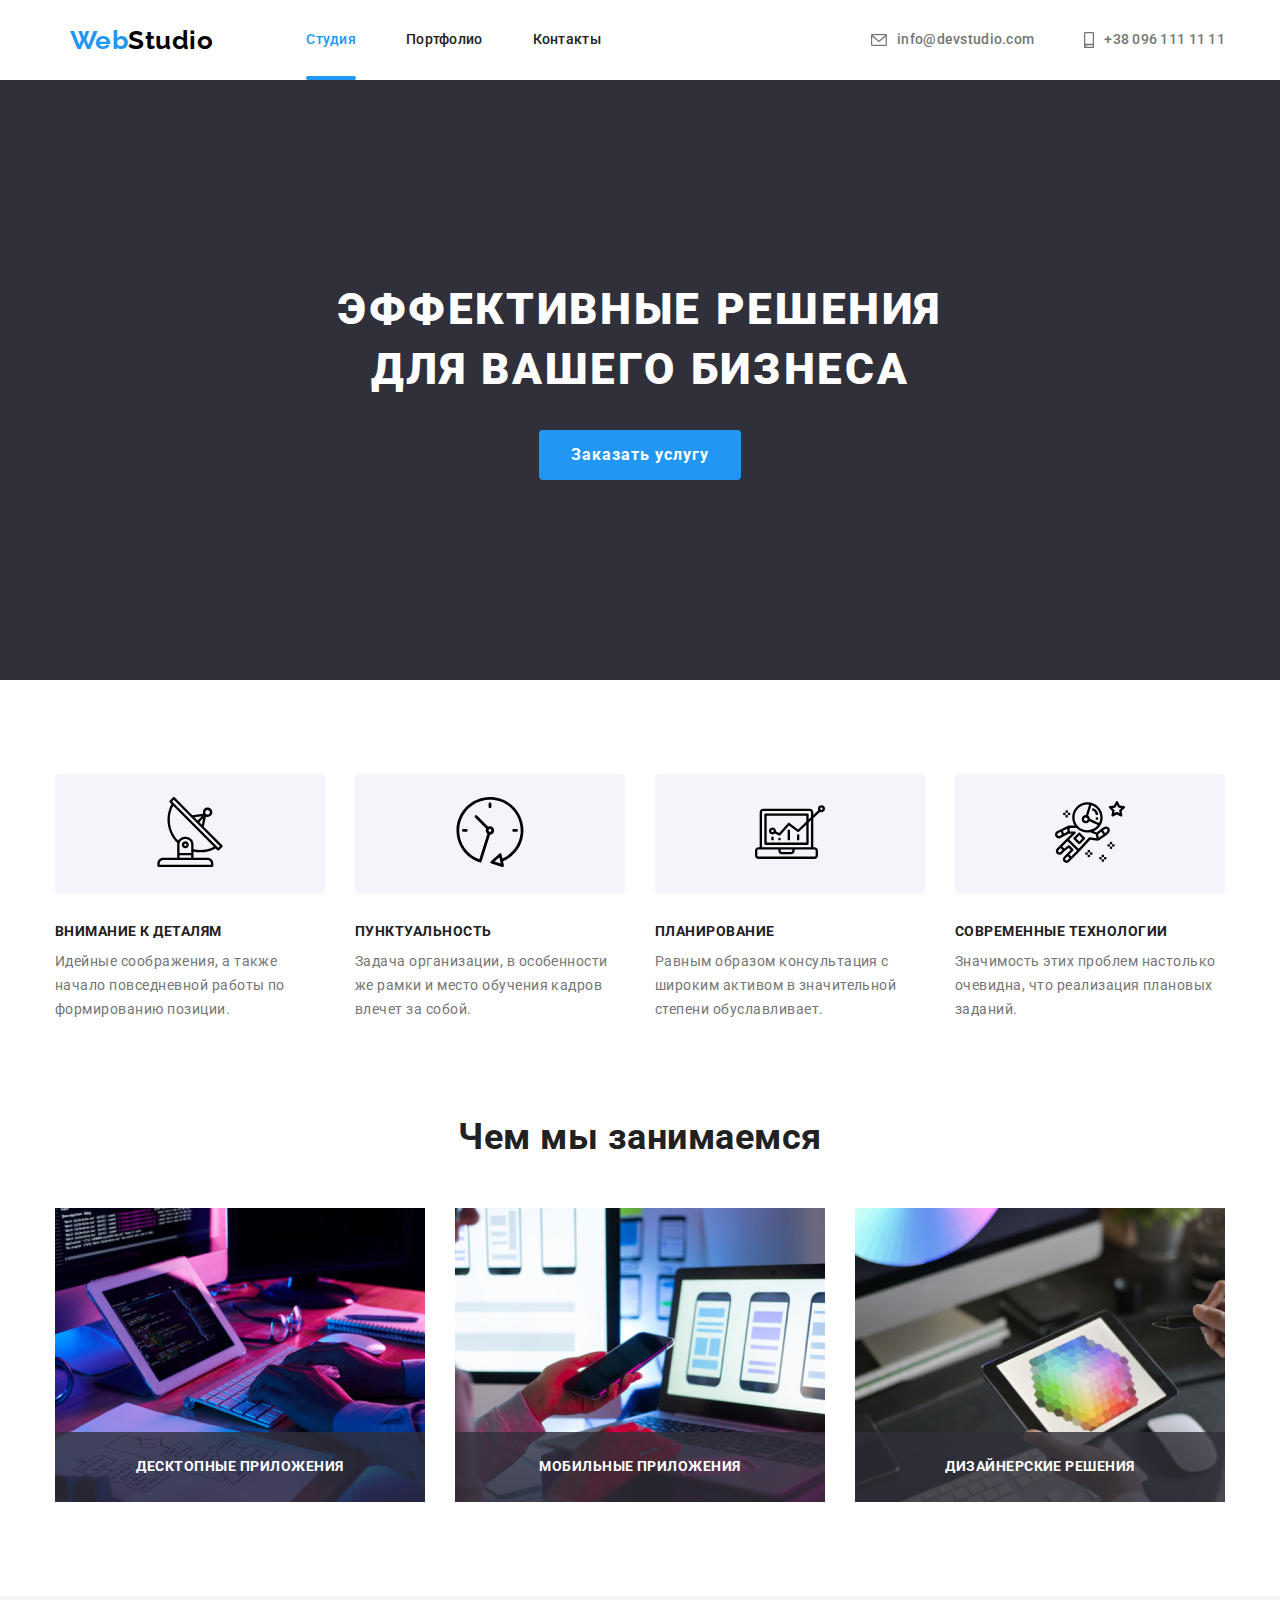
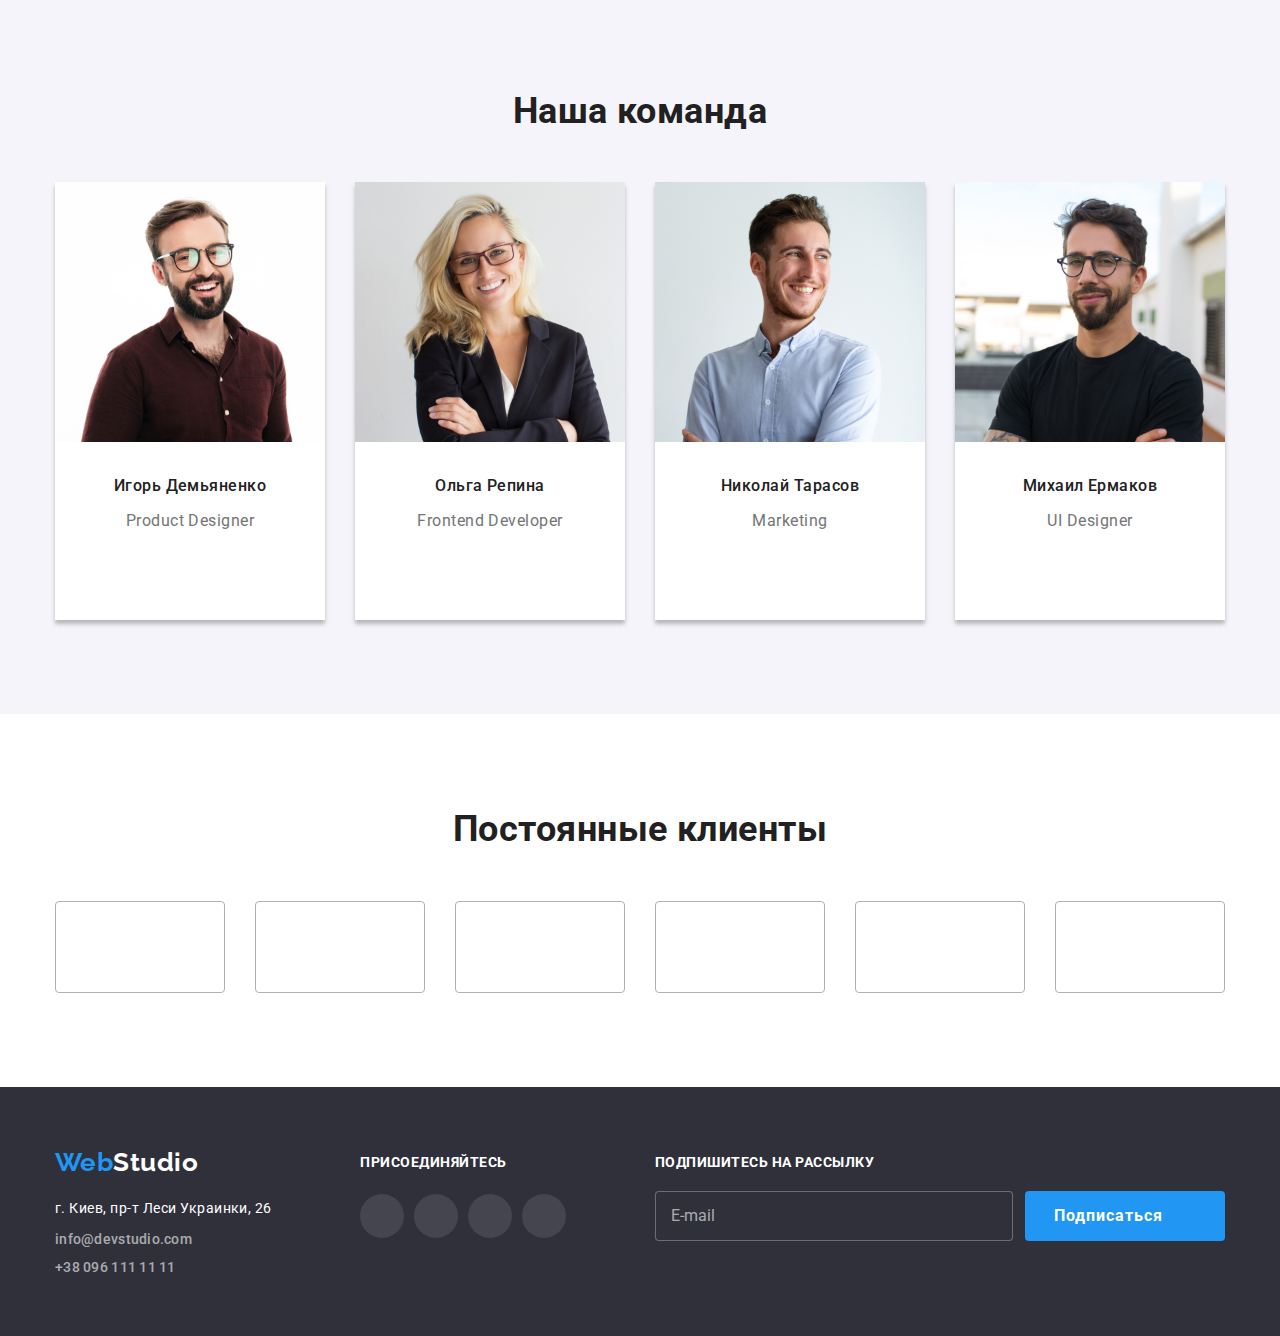
==== index.html @ 2ca80908 "commit 1" ====
<!DOCTYPE html>
<html lang="ru">

<head>
  <meta charset="UTF-8" />
  <meta http-equiv="X-UA-Compatible" content="IE=edge" />
  <meta name="viewport" content="width=device-width, initial-scale=1.0" />
  <title>Portfolio</title>
  <link href="https://fonts.googleapis.com/css2?family=Raleway:wght@700&family=Roboto:wght@400;500;700;900&display=swap"
    rel="stylesheet" />
  <link rel="stylesheet"
    href="https://cdnjs.cloudflare.com/ajax/libs/modern-normalize/1.0.0/modern-normalize.min.css" />
  <link rel="stylesheet" href="./css/styles.css" />
</head>

<body>
  <header>
    <div class="header-line">
      <div class="page-header container">
        <!--main navigation-->
        <nav class="container main-nav">
          <a class="logo" href="./index.html"><span class="logo-first">Web</span><span
              class="logo-second-header">Studio</span>
          </a>
          <ul class="site-nav list">
            <li class="item"><a href="" class="link current">Студия</a></li>
            <li class="item"><a href="./portfolio.html">Портфолио</a></li>
            <li class="item"><a href="">Контакты</a></li>
          </ul>
        </nav>
        <!--contact information-->
        <ul class="container contacts list">
          <li class="contact-info">
            <a class="address-link" href="mailto:info@devstudio.com">
              <svg class="address-icon">
                <use href="./image/photo-icons/sprite.svg#icon-envelope-hover"></use>
              </svg>
              info@devstudio.com</a>
          </li>
          <li class="contact-info">
            <a class="address-link" href="tel:+380961111111">
              <svg class="address-icon-2">
                <use href="./image/photo-icons/sprite.svg#icon-smartphone"></use>
              </svg>
              +38 096 111 11 11</a>
          </li>
        </ul>
      </div>
    </div>
  </header>
  <main>
    <!--hero-->
    <section class="hero-section">
      <h1 class="hero-title">
        Эффективные решения <br />
        для вашего бизнеса
      </h1>
      <button data-modal-open type="button" class="button primary button-close-imput">
        Заказать услугу
      </button>
    </section>
    <!--necessary skills-->
    <section class="section">
      <div class="container">
        <h2 class="section-title visually-hidden">Необходимые навыки</h2>
        <ul class="skills list">
          <li class="skills-item">
            <div class="skills-item-img">
              <a href="" class="" target="_blank" rel="noopener noreferrer">
                <svg class="skills-item-svg" width="70" height="70">
                  <use href="./image/photo-icons/sprite.svg#icon-antenna-1"></use>
                </svg>
              </a>
            </div>
            <h3 class="title">Внимание к деталям</h3>
            <p class="necessary-skills">
              Идейные соображения, а также начало повседневной работы по
              формированию позиции.
            </p>
          </li>
          <li class="skills-item">
            <div class="skills-item-img">
              <a href="" class="" target="_blank" rel="noopener noreferrer">
                <svg class="skills-item-svg" width="70" height="70">
                  <use href="./image/photo-icons/sprite.svg#icon-clock-1"></use>
                </svg>
              </a>
            </div>
            <h3 class="title">Пунктуальность</h3>
            <p class="necessary-skills">
              Задача организации, в особенности же рамки и место обучения
              кадров влечет за собой.
            </p>
          </li>
          <li class="skills-item">
            <div class="skills-item-img">
              <a href="" class="" target="_blank" rel="noopener noreferrer">
                <svg class="skills-item-svg" width="70" height="70">
                  <use href="./image/photo-icons/sprite.svg#icon-diagram-1"></use>
                </svg>
              </a>
            </div>
            <h3 class="title">Планирование</h3>
            <p class="necessary-skills">
              Равным образом консультация с широким активом в значительной
              степени обуславливает.
            </p>
          </li>
          <li class="skills-item">
            <div class="skills-item-img">
              <a href="" class="" target="_blank" rel="noopener noreferrer">
                <svg class="skills-item-svg" width="70" height="70">
                  <use href="./image/photo-icons/sprite.svg#icon-astronaut-1"></use>
                </svg>
              </a>
            </div>
            <h3 class="title">Современные технологии</h3>
            <p class="necessary-skills">
              Значимость этих проблем настолько очевидна, что реализация
              плановых заданий.
            </p>
          </li>
        </ul>
      </div>
    </section>
    <!--main employments-->
    <section class="section-employments">
      <div class="container">
        <h2 class="section-title">Чем мы занимаемся</h2>
        <ul class="employments list">
          <li class="employments-item">
            <img src="./image/studia/photo1.img.jpg" alt="Иллюстрация верстки" width="370" />
            <div class="employments-about">
              <p class="employments-about-text">Десктопные приложения</p>
            </div>
          </li>
          <li class="employments-item">
            <img src="./image/studia/photo2.img.jpg" alt="Иллюстрация мобильного приложения" width="370" />
            <div class="employments-about">
              <p class="employments-about-text">Мобильные приложения</p>
            </div>
          </li>
          <li class="employments-item">
            <img src="./image/studia/photo3.img.jpg" alt="Иллюстрация применения стилей" width="370" />
            <div class="employments-about">
              <p class="employments-about-text">Дизайнерские решения</p>
            </div>
          </li>
        </ul>
      </div>
    </section>
    <!--our team-->
    <section class="section team">
      <div class="container">
        <h2 class="section-title">Наша команда</h2>
        <ul class="team list">
          <li class="team-item">
            <img src="./image/studia/photo4.img.jpg" alt="" width="270" />
            <div class="team-text">
              <h3 class="list-title">Игорь Демьяненко</h3>
              <p class="team-about">Product Designer</p>
              <ul class="social-icons list">
                <li class="social-icons-item">
                  <a href="" class="social-icons-link" target="_blank" rel="noopener noreferrer">
                    <svg class="social-icons-svg">
                      <use href="./images/icons/sprite.svg#icon-instagram-2"></use>
                    </svg>
                  </a>
                </li>
                <li class="social-icons-item">
                  <a href="" class="social-icons-link" target="_blank" rel="noopener noreferrer">
                    <svg class="social-icons-svg">
                      <use href="./images/icons/sprite.svg#icon-twitte-1r"></use>
                    </svg>
                  </a>
                </li>
                <li class="social-icons-item">
                  <a href="" class="social-icons-link" target="_blank" rel="noopener noreferrer">
                    <svg class="social-icons-svg">
                      <use href="./images/icons/sprite.svg#icon-facebook-1"></use>
                    </svg>
                  </a>
                </li>
                <li class="social-icons-item">
                  <a href="" class="social-icons-link" target="_blank" rel="noopener noreferrer">
                    <svg class="social-icons-svg">
                      <use href="./images/icons/sprite.svg#icon-linkedin-1"></use>
                    </svg>
                  </a>
                </li>
              </ul>
            </div>
          </li>
          <li class="team-item">
            <img src="./image/studia/photo5.img.jpg" alt="" width="270" />
            <div class="team-text">
              <h3 class="list-title">Ольга Репина</h3>
              <p class="team-about">Frontend Developer</p>
              <ul class="social-icons list">
                <li class="social-icons-item">
                  <a href="" class="social-icons-link" target="_blank" rel="noopener noreferrer">
                    <svg class="social-icons-svg">
                      <use href="./images/icons/sprite.svg#icon-instagram-2"></use>
                    </svg>
                  </a>
                </li>
                <li class="social-icons-item">
                  <a href="" class="social-icons-link" target="_blank" rel="noopener noreferrer">
                    <svg class="social-icons-svg">
                      <use href="./images/icons/sprite.svg#icon-twitter-1"></use>
                    </svg>
                  </a>
                </li>
                <li class="social-icons-item">
                  <a href="" class="social-icons-link" target="_blank" rel="noopener noreferrer">
                    <svg class="social-icons-svg">
                      <use href="./images/icons/sprite.svg#icon-facebook-1"></use>
                    </svg>
                  </a>
                </li>
                <li class="social-icons-item">
                  <a href="" class="social-icons-link" target="_blank" rel="noopener noreferrer">
                    <svg class="social-icons-svg">
                      <use href="./images/icons/sprite.svg#icon-linkedin-1"></use>
                    </svg>
                  </a>
                </li>
              </ul>
            </div>
          </li>
          <li class="team-item">
            <img src="./image/studia/photo6.img.jpg" alt="" width="270" />
            <div class="team-text">
              <h3 class="list-title">Николай Тарасов</h3>
              <p class="team-about">Marketing</p>
              <ul class="social-icons list">
                <li class="social-icons-item">
                  <a href="" class="social-icons-link" target="_blank" rel="noopener noreferrer">
                    <svg class="social-icons-svg">
                      <use href="./images/icons/sprite.svg#icon-instagram-2"></use>
                    </svg>
                  </a>
                </li>
                <li class="social-icons-item">
                  <a href="" class="social-icons-link" target="_blank" rel="noopener noreferrer">
                    <svg class="social-icons-svg">
                      <use href="./images/icons/sprite.svg#icon-twitter-1"></use>
                    </svg>
                  </a>
                </li>
                <li class="social-icons-item">
                  <a href="" class="social-icons-link" target="_blank" rel="noopener noreferrer">
                    <svg class="social-icons-svg">
                      <use href="./images/icons/sprite.svg#icon-facebook-1"></use>
                    </svg>
                  </a>
                </li>
                <li class="social-icons-item">
                  <a href="" class="social-icons-link" target="_blank" rel="noopener noreferrer">
                    <svg class="social-icons-svg">
                      <use href="./images/icons/sprite.svg#icon-linkedin-1"></use>
                    </svg>
                  </a>
                </li>
              </ul>
            </div>
          </li>
          <li class="team-item">
            <img src="./image/studia/photo7.img.jpg" alt="" width="270" />
            <div class="team-text">
              <h3 class="list-title">Михаил Ермаков</h3>
              <p class="team-about">UI Designer</p>
              <ul class="social-icons list">
                <li class="social-icons-item">
                  <a href="" class="social-icons-link" target="_blank" rel="noopener noreferrer">
                    <svg class="social-icons-svg">
                      <use href="./images/icons/sprite.svg#icon-instagram-2"></use>
                    </svg>
                  </a>
                </li>
                <li class="social-icons-item">
                  <a href="" class="social-icons-link" target="_blank" rel="noopener noreferrer">
                    <svg class="social-icons-svg">
                      <use href="./images/icons/sprite.svg#icon-twitter-1"></use>
                    </svg>
                  </a>
                </li>
                <li class="social-icons-item">
                  <a href="" class="social-icons-link" target="_blank" rel="noopener noreferrer">
                    <svg class="social-icons-svg">
                      <use href="./images/icons/sprite.svg#icon-facebook-1"></use>
                    </svg>
                  </a>
                </li>
                <li class="social-icons-item">
                  <a href="" class="social-icons-link" target="_blank" rel="noopener noreferrer">
                    <svg class="social-icons-svg">
                      <use href="./images/icons/sprite.svg#icon-linkedin-1"></use>
                    </svg>
                  </a>
                </li>
              </ul>
            </div>
          </li>
        </ul>
      </div>
      <!---->
    </section>
    <!--our clients-->
    <section class="section">
      <div class="container">
        <h2 class="section-title">Постоянные клиенты</h2>
        <ul class="our-clients list">
          <li class="our-clients-item">
            <a href="" class="our-clients-position">
              <svg class="our-clients-svg">
                <use href="./images/icons/sprite.svg#icon-Logo-1"></use>
              </svg>
            </a>
          </li>
          <li class="our-clients-item">
            <a href="" class="our-clients-position">
              <svg class="our-clients-svg">
                <use href="./images/icons/sprite.svg#icon-Logo-2"></use>
              </svg>
            </a>
          </li>
          <li class="our-clients-item">
            <a href="" class="our-clients-position">
              <svg class="our-clients-svg">
                <use href="./images/icons/sprite.svg#icon-Logo-3"></use>
              </svg>
            </a>
          </li>
          <li class="our-clients-item">
            <a href="" class="our-clients-position">
              <svg class="our-clients-svg">
                <use href="./images/icons/sprite.svg#icon-Logo-4"></use>
              </svg>
            </a>
          </li>
          <li class="our-clients-item">
            <a href="" class="our-clients-position">
              <svg class="our-clients-svg">
                <use href="./images/icons/sprite.svg#icon-Logo-5"></use>
              </svg>
            </a>
          </li>
          <li class="our-clients-item">
            <a href="" class="our-clients-position">
              <svg class="our-clients-svg">
                <use href="./images/icons/sprite.svg#icon-Logo"></use>
              </svg>
            </a>
          </li>
        </ul>
      </div>
    </section>
  </main>
  <footer class="footer">
    <div class="footer-line">
      <div class="footer-address">
        <a class="footer-logo" href="./index.html"><span class="logo-first">Web</span><span
            class="logo-second-footer">Studio</span></a>
        <!--contacts-->
        <address class="address">
          <p class="address-text">г. Киев, пр-т Леси Украинки, 26</p>
          <ul class="list address-item">
            <li class="address-item">
              <a href="mailto:info@devstudio.com">info@devstudio.com</a>
            </li>
            <li class="address-item">
              <a href="tel:+380961111111">+38 096 111 11 11</a>
            </li>
          </ul>
        </address>
      </div>
      <div class="footer-social-icons">
        <h3 class="title-icons">ПРИСОЕДИНЯЙТЕСЬ</h3>
        <ul class="social-icons list">
          <li class="social-icons-item">
            <a href="" class="footer-social-icons-link" target="_blank" rel="noopener noreferrer">
              <svg class="footer-social-icons-svg">
                <use href="./images/icons/sprite.svg#icon-instagram-2"></use>
              </svg>
            </a>
          </li>
          <li class="social-icons-item">
            <a href="" class="footer-social-icons-link" target="_blank" rel="noopener noreferrer">
              <svg class="footer-social-icons-svg">
                <use href="./images/icons/sprite.svg#icon-twitter-1"></use>
              </svg>
            </a>
          </li>
          <li class="social-icons-item">
            <a href="" class="footer-social-icons-link" target="_blank" rel="noopener noreferrer">
              <svg class="footer-social-icons-svg">
                <use href="./images/icons/sprite.svg#icon-facebook-1"></use>
              </svg>
            </a>
          </li>
          <li class="social-icons-item">
            <a href="" class="footer-social-icons-link" target="_blank" rel="noopener noreferrer">
              <svg class="footer-social-icons-svg">
                <use href="./images/icons/sprite.svg#icon-linkedin-1"></use>
              </svg>
            </a>
          </li>
        </ul>
      </div>
      <div class="form-footer">
        <form autocomplete="off">
          <h3 class="form-title-footer">Подпишитесь на рассылку</h3>
          <div class="form-field-footer">
            <label class="label" for="name"></label>
            <input type="text" name="user-name" id="name" placeholder="E-mail" />
            <button class="button-footer" type="submit">
              <span class="button-submit-text">Подписаться</span>
              <span class="button-submit-svg">
                <svg class="button-send-svg" width="24" height="24">
                  <use href="./images/icons/sprite.svg#icon-icon-send"></use>
                </svg>
              </span>
            </button>
          </div>
        </form>
      </div>
    </div>
  </footer>
  <div class="backdrop is-hidden" data-modal>
    <div class="modal">
      <button data-modal-close type="button" class="button-close">
        <svg class="button-close-svg" width="11" height="11">
          <use href="./images/icons/sprite.svg#icon-Vector"></use>
        </svg>
      </button>
      <form class="form" autocomplete="off">
        <div class="form-information">
          <h2 class="form-title">Оставьте свои данные, мы вам перезвоним</h2>
          <div class="form-field">
            <label class="label" for="name">Имя</label>
            <input class="form-input" type="text" name="user-name" id="user-name" placeholder=" " />
            <svg class="form-icon-svg" width="18" height="18">
              <use href="./images/icons/sprite.svg#icon-person-black"></use>
            </svg>
          </div>
          <div class="form-field">
            <label class="label" for="tel">Телефон</label>
            <input class="form-input" type="tel" name="tel" id="tel" />
            <svg class="form-icon-svg" width="18" height="18">
              <use href="./images/icons/sprite.svg#icon-phone-black"></use>
            </svg>
          </div>
          <div class="form-field">
            <label class="label" for="mail">Почта</label>
            <input class="form-input" type="email" name="mail" id="mail" />
            <svg class="form-icon-svg" width="18" height="18">
              <use href="./images/icons/sprite.svg#icon-email-black"></use>
            </svg>
          </div>
          <div class="form-field">
            <label class="label" for="comment">Комментарий</label>
            <textarea class="textarea" name="comment" id="comment" rows="10" placeholder="Введите текст"></textarea>
          </div>
        </div>
        <div class="form-field-confirm">
          <div class="form-checkbox">
            <input class="checkbox" type="checkbox" name="topic" value="confirm" id="confirm" />
            <label class="label-confirm" for="confirm">Соглашаюсь с рассылкой и принимаю
              <a href="a" class="checkbox-link">Условия договора</a></label>
          </div>
          <div class="button-modal-submit">
            <button class="button-modal" type="submit">Отправить</button>
          </div>
        </div>
      </form>
    </div>
  </div>
  <script src="./js/modal.js"></script>
</body>

</html>
---- css/styles.css ----
:root {
  --title-text-color: #212121;
  --primary-text-color: #757575;
  --accent-color: #2196f3;
  --primary-white-color: #fff;
  --primary-black-color: #000;
  --primary-background-color: #2f303a;
  --secondary-backgound: #f5f4fa;
}
html {
  box-sizing: border-box;
}
*,
*::before,
*::after {
  box-sizing: inherit;
}

body {
  color: var(--primary-text-color);
  font-family: Roboto, sans-serif;
  letter-spacing: 0.03em;
}
.visually-hidden {
  position: absolute !important;
  clip: rect(1px 1px 1px 1px);
  clip: rect(1px 1px 1px 1px);
  padding: 0 !important;
  border: 0 !important;
  height: 1px !important;
  width: 1px !important;
  overflow: hidden;
}
.container {
  width: 1200px;
  padding-left: 15px;
  padding-right: 15px;
  margin-left: auto;
  margin-right: auto;
}
/* Утилит */
.list {
  padding: 0;
  margin: 0;
  list-style: none;
}
/* logo */
.logo {
  display: block;
  font-family: Raleway, cursive;
  font-weight: 700;
  font-size: 26px;
  line-height: 1.19;
  text-decoration: none;
}
.logo-first {
  color: var(--accent-color);
}
.logo-second-header {
  color: var(--primary-black-color);
}
.logo-second-footer {
  color: var(--primary-white-color);
}
/* page header */
.header-line {
  background-color: var(--primary-white-color);
}
.page-header {
  display: flex;
  background-color: var(--primary-white-color);
}

.page-header .container {
  display: flex;
  align-items: center;
  justify-content: flex-end;
}
.main-nav {
  display: flex;
  justify-content: flex-start;
}

/* site nav */
.site-nav {
  display: flex;
  margin-left: 93px;
  margin-right: 33px;
}
.site-nav .item:not(:last-child) {
  margin-right: 50px;
}
.site-nav a {
  display: block;
  padding-top: 32px;
  padding-bottom: 32px;
  color: var(--title-text-color);
  font-style: normal;
  font-weight: 500;
  font-size: 14px;
  line-height: 1.14;
  letter-spacing: 0.02em;
  text-decoration: none;
  transition: color 250ms cubic-bezier(0.4, 0, 0.2, 1);
}
.site-nav a:hover,
.site-nav a:focus {
  color: var(--accent-color);
}
.site-nav.list.address > a {
  margin-bottom: 9px;
}
.site-nav .link.current {
  color: var(--accent-color);
}
.link.current {
  position: relative;
}
.link.current::after {
  content: "";
  position: absolute;
  bottom: 0;
  left: 0;
  display: block;
  width: 100%;
  height: 4px;
  background-color: var(--accent-color);
  border-radius: 2px;
}
.contacts {
  display: flex;
}
.address-link {
  display: flex;
  padding-top: 32px;
  padding-bottom: 32px;
  color: var(--primary-text-color);
  font-weight: 500;
  font-size: 14px;
  line-height: 1.14;
  letter-spacing: 0.02em;
  text-decoration: none;
  align-items: center;
  justify-content: center;
}
.contacts a {
  transition: color 250ms cubic-bezier(0.4, 0, 0.2, 1);
}
.contacts a:hover,
.contacts a:focus {
  color: var(--accent-color);
}
.contact-info:not(:last-child) {
  margin-right: 50px;
}
.address-icon {
  width: 16px;
  height: 12px;
  margin-right: 10px;
  fill: rgba(117, 117, 117, 1);
  stroke: currentColor;
}
.address-icon-2 {
  width: 10px;
  height: 16px;
  margin-right: 10px;
  fill: rgba(117, 117, 117, 1);
  stroke: currentColor;
}
.main {
  border-top: 1px solid rgba(236, 236, 236, 1);
}
/* hero */
.hero-section {
  max-width: 1600px;
  height: 600px;
  margin-right: auto;
  margin-left: auto;
  padding-top: 200px;
  padding-bottom: 200px;
  background-image: linear-gradient(
      to right,
      rgba(47, 48, 58, 0.4),
      rgba(47, 48, 58, 0.4)
    ),
    url(../images/main-page/Img-hero.jpg);
  background-color: var(--primary-background-color);
  background-size: cover;
  text-align: center;
}
.hero-title {
  margin-top: 0;
  margin-bottom: 30px;
  color: var(--primary-white-color);
  font-weight: 900;
  font-size: 44px;
  line-height: 1.36;
  letter-spacing: 0.06em;
  text-transform: uppercase;
}
/* button */
.button {
  border-radius: 4px;
  padding: 10px 32px;
  color: var(--primary-white-color);
  background-color: var(--accent-color);
  font-family: Roboto;
  font-weight: 700;
  font-size: 16px;
  line-height: 1.87;
  letter-spacing: 0.06em;
  cursor: pointer;
  border: none;
}
.button-close-imput {
  position: relative;
}
.button-close {
  position: absolute;
  top: 8px;
  right: 8px;
  display: flex;
  align-items: center;
  justify-content: center;
  box-sizing: border-box;
  border: 1px solid rgba(0, 0, 0, 0.1);
  border-radius: 50%;
  width: 30px;
  height: 30px;
  background-color: var(--primary-white-color);
}
.button-close-svg {
  fill: var(--primary-black-color);
  cursor: pointer;
}
.button-close:hover .button-close-svg,
.button-close:focus .button-close-svg {
  fill: var(--accent-color);
}

.button.primary {
  color: var(--primary-white-color);
  background-color: var(--accent-color);
  border-color: var(--accent-color);
}
.button-footer {
  color: var(--primary-white-color);
  background-color: var(--accent-color);
  border-color: var(--accent-color);
  width: 200px;
  border-radius: 4px;
  padding: 10px 29px;
  font-family: Roboto;
  font-weight: 700;
  font-size: 16px;
  line-height: 1.87;
  letter-spacing: 0.06em;
  cursor: pointer;
  border: none;
}
.button-send-svg {
  fill: var(--primary-white-color);
}
.button-submit-text {
  margin-right: 10px;
}
.button-submit-svg {
  display: flex;
  margin: 0;
  padding-top: auto;
  padding-bottom: auto;
}
.form-field-footer > button {
  display: flex;
}
.button.filter {
  padding: 6px 22px;
  background-color: var(--secondary-backgound);
  color: var(--title-text-color);
  font-weight: 500;
  font-size: 16px;
  line-height: 1.62;
  font-family: Roboto;
  transition: background-color 250ms cubic-bezier(0.4, 0, 0.2, 1);
}
.button.filter:hover,
.button.filter:focus {
  background-color: var(--accent-color);
  color: var(--primary-white-color);
  border-color: var(--accent-color);
  box-shadow: 0px 2px 2px 0px rgba(0, 0, 0, 0.12);
  box-shadow: 0px 1px 2px 0px rgba(0, 0, 0, 0.08);
  box-shadow: 0px 3px 1px 0px rgba(0, 0, 0, 0.1);
}
/* section */
.section {
  padding-top: 94px;
  padding-bottom: 94px;
  justify-content: center;
}
.section-employments {
  padding-top: 0;
  padding-bottom: 94px;
}
.section.team {
  padding-top: 94px;
  padding-bottom: 94px;
  margin-bottom: 0;
  background-color: var(--secondary-backgound);
}
.title {
  margin-top: 0;
  margin-bottom: 10px;
}
.section-title {
  margin-top: 0;
  color: var(--title-text-color);
  font-weight: 700;
  font-size: 36px;
  line-height: 1.17;
  text-align: center;
  margin-bottom: 50px;
}
/* skills */
.skills .title {
  color: var(--title-text-color);
  font-weight: 700;
  font-size: 14px;
  line-height: 1.14;
  text-transform: uppercase;
}
.necessary-skills {
  font-size: 14px;
  line-height: 1.71;
}
.skills {
  display: flex;
}
.skills p {
  margin-top: 0;
  margin-bottom: 0;
}
.skills-item {
  width: 270px;
}
.skills-item:not(:last-child) {
  margin-right: 30px;
}
.skills-item-img {
  display: flex;
  justify-content: center;
  align-items: center;
  width: 270px;
  height: 120px;
  margin-bottom: 30px;
  background-color: var(--secondary-backgound);
  border-radius: 4px;
}
.skills-item-svg {
  color: var(--title-text-color);
}
/* emplouments*/
.employments {
  display: flex;
  justify-content: center;
}
.employments-item:not(:last-child) {
  margin-right: 30px;
  width: 370px;
}
.employments-item {
  display: flex;
  position: relative;
}
.employments-about {
  display: flex;
  justify-content: center;
  align-items: center;
  position: absolute;
  bottom: 0;
  left: 0;
  width: 100%;
  height: 70px;
  background: rgba(47, 48, 58, 0.8);
}
.employments-about-text {
  font-weight: bold;
  font-size: 14px;
  line-height: 1.14;
  text-align: center;
  text-transform: uppercase;
  color: var(--primary-white-color);
}
/* team */
.team-about {
  margin-bottom: 16px;
  font-size: 16px;
  line-height: 1.19;
}
.list-title {
  margin-top: 0;
  color: var(--title-text-color);
  font-weight: 500;
  font-size: 16px;
  line-height: 1.19;
}
.team .list {
  display: flex;
  justify-content: center;
}
.team-item:not(:last-child) {
  margin-right: 30px;
}
.team-item {
  background-color: var(--primary-white-color);
  box-shadow: 0px 4px 4px 0px rgba(0, 0, 0, 0.25);
}
.team-text {
  padding: 30px;
  text-align: center;
}
.social-icons {
  display: inline-flex;
}
.social-icons-item:not(:last-child) {
  margin-right: 10px;
}
.social-icons-link {
  display: flex;
  align-items: center;
  justify-content: center;
  width: 44px;
  height: 44px;
  border-radius: 50%;
  background-color: var(--primary-white-color);
  transition: background-color 250ms cubic-bezier(0.4, 0, 0.2, 1);
}
.social-icons-link:hover .social-icons-svg,
.social-icons-link:focus .social-icons-svg {
  width: 20px;
  height: 20px;
  fill: rgba(255, 255, 255, 1);
  background: rgba(33, 150, 243, 1);
}
.social-icons-link:hover,
.social-icons-link:focus {
  width: 44px;
  height: 44px;
  border-radius: 50%;
  background: rgba(33, 150, 243, 1);
}
.social-icons-link .social-icons-svg {
  transition: transform 250ms cubic-bezier(0.4, 0, 0.2, 1);
}
.social-icons-svg {
  width: 20px;
  height: 20px;
  fill: #afb1b8;
}
/* our clients */
.our-clients {
  display: flex;
  align-items: center;
  justify-content: center;
}
.our-clients-item {
  width: 170px;
  height: 92px;
  border: 1px solid #afb1b8;
  border-radius: 4px;
}
.our-clients-position {
  display: flex;
  justify-content: center;
  align-items: center;
  width: 170px;
  height: 92px;
  transition: transform 250ms cubic-bezier(0.4, 0, 0.2, 1);
}
.our-clients-svg {
  width: 106px;
  height: 60px;
  fill: rgba(175, 177, 184, 1);
  transition: fill 250ms cubic-bezier(0.4, 0, 0.2, 1);
}
.our-clients-item:not(:last-child) {
  margin-right: 30px;
}
.our-clients-position:hover .our-clients-svg,
.our-clients-position:focus .our-clients-svg {
  fill: rgba(33, 150, 243, 1);
}
.our-clients-position:hover {
  border: 1px solid rgba(33, 150, 243, 1);
  border-radius: 4px;
}
/* footer nav */
.footer-logo {
  display: block;
  margin-bottom: 20px;
  font-family: Raleway, cursive;
  font-weight: 700;
  font-size: 26px;
  line-height: 1.19;
  text-decoration: none;
}
.address-text {
  color: var(--primary-white-color);
  font-style: normal;
  margin-top: 20px;
  margin-bottom: 9px;
  font-family: Roboto;
  font-size: 14px;
  line-height: 1.7;
}
.address a {
  padding-top: 0;
  padding-bottom: 0pt;
  margin-left: 0;
  color: rgba(255, 255, 255, 0.6);
  font-style: normal;
  font-weight: 500;
  font-size: 14px;
  line-height: 1.14;
  letter-spacing: 0.02em;
  text-decoration: none;
  transition: color 250ms cubic-bezier(0.4, 0, 0.2, 1);
}
.address-item:not(:last-child) {
  margin-bottom: 9px;
}
.address a:hover,
.address a:focus {
  color: var(--accent-color);
}
.footer {
  background-color: var(--primary-background-color);
}
.footer-line {
  width: 1200px;
  padding-left: 15px;
  padding-right: 15px;
  padding-top: 60px;
  padding-bottom: 60px;
  margin-right: auto;
  margin-left: auto;
  display: flex;
  justify-content: space-between;
}
.title-icons {
  margin-top: 0;
  margin-bottom: 20px;
  padding-top: 8px;
  padding-bottom: 3px;
  font-weight: bold;
  font-size: 14px;
  line-height: 1.14;
  text-transform: uppercase;
  color: var(--primary-white-color);
}
.footer-social-icons-svg {
  width: 20px;
  height: 20px;
  fill: var(--primary-white-color);
}
.footer-social-icons-link {
  display: flex;
  align-items: center;
  justify-content: center;
  width: 44px;
  height: 44px;
  border-radius: 50%;
  background-color: rgba(255, 255, 255, 0.1);
  transition: background-color 250ms cubic-bezier(0.4, 0, 0.2, 1);
}
.footer-social-icons-link .footer-social-icons-svg {
  transition: background-color 250ms cubic-bezier(0.4, 0, 0.2, 1);
}
.footer-social-icons-link:hover .footer-social-icons-svg,
.footer-social-icons-link:focus .footer-social-icons-svg {
  width: 20px;
  height: 20px;
  fill: rgba(255, 255, 255, 1);
  background-color: rgba(33, 150, 243, 1);
}
.footer-social-icons-link:hover,
.footer-social-icons-link:focus {
  width: 44px;
  height: 44px;
  border-radius: 50%;
  background-color: rgba(33, 150, 243, 1);
}
/* portfolio */
.article {
  display: flex;
}
.list-title-portfolio {
  color: var(--title-text-color);
  font-weight: 700;
  font-size: 18px;
  line-height: 2;
  letter-spacing: 0.06em;
}
.portfolio-about {
  font-size: 16px;
  line-height: 1.87;
  color: var(--primary-text-color);
}
.section.portfolio {
  margin-bottom: 94px;
  background-color: #e5e5e5;
}
.filter.list {
  display: flex;
  margin-bottom: 50px;
}
.filter.list .list-title:not(:last-child) {
  margin-right: 8px;
}

.portfolio.list img {
  margin-bottom: 0;
}
.portfolio.list h3 {
  margin-top: 0;
  margin-bottom: 4px;
}
.portfolio.list p {
  margin-top: 0;
  margin-bottom: 0;
}
.portfolio {
  display: flex;
  flex-wrap: wrap;
  justify-content: center;
}
.cards-item {
}
.cards-link {
  display: block;
  text-decoration: none;
}
.cards-link {
}
.cards-img {
  display: flex;
}

.portfolio-item {
  position: relative;
  width: 370px;
  margin-right: 30px;
  margin-bottom: 30px;
}
.portfolio-item:hover,
.portfolio-item:focus {
  box-shadow: 0 4px 4px 0 rgba(0, 0, 0, 0.25);
}
.portfolio-item:nth-child(3n) {
  margin-right: 0;
}
.portfolio-item:nth-last-child(-n + 3) {
  margin-bottom: 0;
}
.box {
  display: block;
  border-bottom: 1px solid rgba(238, 238, 238, 1);
  border-left: 1px solid rgba(238, 238, 238, 1);
  border-right: 1px solid rgba(238, 238, 238, 1);
  box-sizing: border-box;
  padding: 20px 24px;
}
.portfolio-about-discription {
  position: absolute;
  display: flex;
  justify-content: center;
  align-items: center;
  top: 0;
  left: 0;
  width: 100%;
  height: 294px;
  background-color: rgba(33, 150, 243, 0.9);
  transform: translateY(100%);
  opacity: 0;
  transition-property: transform 250ms cubic-bezier(0.4, 0, 0.2, 1);
  transition-duration: 250ms;
}
.portfolio-item:hover .portfolio-about-discription {
  opacity: 1;
  justify-content: center;
  align-items: center;
  transform: translateY(0);
}
.portfolio-item {
  overflow: hidden;
}
.portfolio-about-text {
  width: 322px;
  height: 168px;
  font-size: 18px;
  line-height: 1.56;
  color: var(--primary-white-color);
  text-decoration: none;
}
.portfolio-about-discription a {
  text-decoration: none;
}
/* modal window */
.backdrop {
  position: fixed;
  top: 0;
  left: 0;
  width: 100%;
  height: 100%;
  background-color: rgba(0, 0, 0, 0.2);
  opacity: 1;
  transition: opacity 250ms cubic-bezier(0.4, 0, 0.2, 1);
}
.backdrop.is-hidden {
  opacity: 0;
  pointer-events: none;
}

.backdrop.is-hidden .modal {
  transform: translate(-50%, -50%) scale(0.9);
}
.modal {
  position: absolute;
  top: 50%;
  left: 50%;
  min-width: 528px;
  min-height: 581px;
  background-color: var(--primary-white-color);
  box-shadow: 0px 1px 3px rgba(0, 0, 0, 0.12), 0px 1px 1px rgba(0, 0, 0, 0.14),
    0px 2px 1px rgba(0, 0, 0, 0.2);
  border-radius: 4px;
  transform: translate(-50%, -50%) scale(1);
  transition: transform 250ms cubic-bezier(0.4, 0, 0.2, 1);
}
/* Forms */
.form {
  width: 528px;
  height: 581px;
  padding: 40px;
  margin-left: auto;
  margin-right: auto;
}
.form-footer {
  width: 570px;
  min-height: 86px;
  padding: 0;
  margin-top: 0;
  margin-bottom: 0;
}
.form-information {
  width: 448px;
  margin-left: auto;
  margin-right: auto;
  margin-bottom: 20px;
}
.form-title {
  margin-top: 0;
  margin-bottom: 12px;
  width: 448px;
  font-weight: bold;
  font-size: 20px;
  line-height: 1.15;
  text-align: center;
  color: #212121;
}
.form-title-footer {
  margin-top: 8px;
  margin-bottom: 20px;
  font-weight: bold;
  font-size: 14px;
  line-height: 1.14;
  text-transform: uppercase;
  color: #fff;
}
.form-field {
  display: flex;
  flex-direction: column;
  margin-bottom: 10px;
}
.form-field label {
  margin-bottom: 4px;
  font-size: 12px;
  line-height: 1.17;
  letter-spacing: 0.01em;
  color: #757575;
}
.form-field-confirm {
  display: inline-block;
}
.label-confirm {
  margin-bottom: 0;
  font-size: 14px;
  line-height: 1.71;
  color: #757575;
  margin-left: 35px;
}
.checkbox-link {
  color: var(--accent-color);
  text-decoration-line: underline;
}
.checkbox {
  -webkit-appearance: none;
  -moz-appearance: none;
  appearance: none;
  position: absolute;
}
.label-confirm::before {
  position: absolute;
  top: 0;
  left: 0;
  content: " ";
  display: inline-block;
  width: 16px;
  height: 16px;
  border-radius: 3px;
  margin-right: 7px;
  margin-left: 12px;
  background-image: url(../images/icons/Vector-2.svg);
  color: var(--title-text-color);
  background-repeat: no-repeat;
  background-position: center;
  background-size: contain;
}
.checkbox:checked + .label-confirm::before {
  background-image: url(../images/icons/Checked.svg);
  background-repeat: no-repeat;
  background-position: center;
  background-size: 11px 8px;
  background-color: var(--accent-color);
}
.form-checkbox {
  position: relative;
  margin-bottom: 30px;
}
.form-field input {
  margin: 0;
  padding: 0;
  padding-left: 42px;
  height: 40px;
  border: 1px solid rgba(33, 33, 33, 0.2);
  box-sizing: border-box;
  border-radius: 4px;
  font-size: 16px;
  cursor: pointer;
}
.form-field textarea {
  border: 1px solid rgba(33, 33, 33, 0.2);
  box-sizing: border-box;
  resize: none;
  border-radius: 4px;
  padding: 12px 16px;
  font-size: 16px;
  height: 120px;
  transition: color 250ms cubic-bezier(0.4, 0, 0.2, 1);
}
.textarea:hover,
.textarea:focus {
  border-color: var(--accent-color);
  cursor: pointer;
}
.form-field textarea::placeholder {
  color: rgba(117, 117, 117, 0.5);
  font-size: 14px;
  line-height: 1.14;
  letter-spacing: 0.01em;
}
.form-field {
  position: relative;
}
.form-icon-svg {
  position: absolute;
  top: 50%;
  left: 12px;
  fill: var(--title-text-color);
}
.form-input {
  transition: color 250ms cubic-bezier(0.4, 0, 0.2, 1);
}
.form-input ~ .form-icon-svg,
.form-input ~ .form-icon-svg {
  transition: color 250ms cubic-bezier(0.4, 0, 0.2, 1);
}
.form-input:focus ~ .form-icon-svg,
.form-input:hover ~ .form-icon-svg {
  fill: var(--accent-color);
}
.form-input:focus,
.form-input:hover {
  border: 1px solid var(--accent-color);
}
.button-modal-submit {
  display: flex;
  justify-content: center;
}
.button-modal {
  color: var(--primary-white-color);
  background-color: var(--accent-color);
  border-color: var(--accent-color);
  width: 200px;
  border-radius: 4px;
  padding: 10px 55px;
  font-family: Roboto;
  font-weight: 700;
  font-size: 16px;
  line-height: 1.87;
  letter-spacing: 0.06em;
  cursor: pointer;
  border: none;
}
.form-field-footer {
  display: flex;
  margin-bottom: 10px;
  width: 570px;
}
.form-field-footer input {
  margin: 0;
  margin-right: 12px;
  padding: 15px;
  border: 1px solid rgba(33, 33, 33, 0.2);
  box-sizing: border-box;
  width: 358px;
  height: 50px;
  border-radius: 4px;
  font-size: 16px;
  background-color: #2f303a;
  border: 1px solid rgba(255, 255, 255, 0.3);
}
.form-field-footer input::placeholder {
  color: rgba(255, 255, 255, 0.6);
  font-size: 16px;
  line-height: 1.25;
}
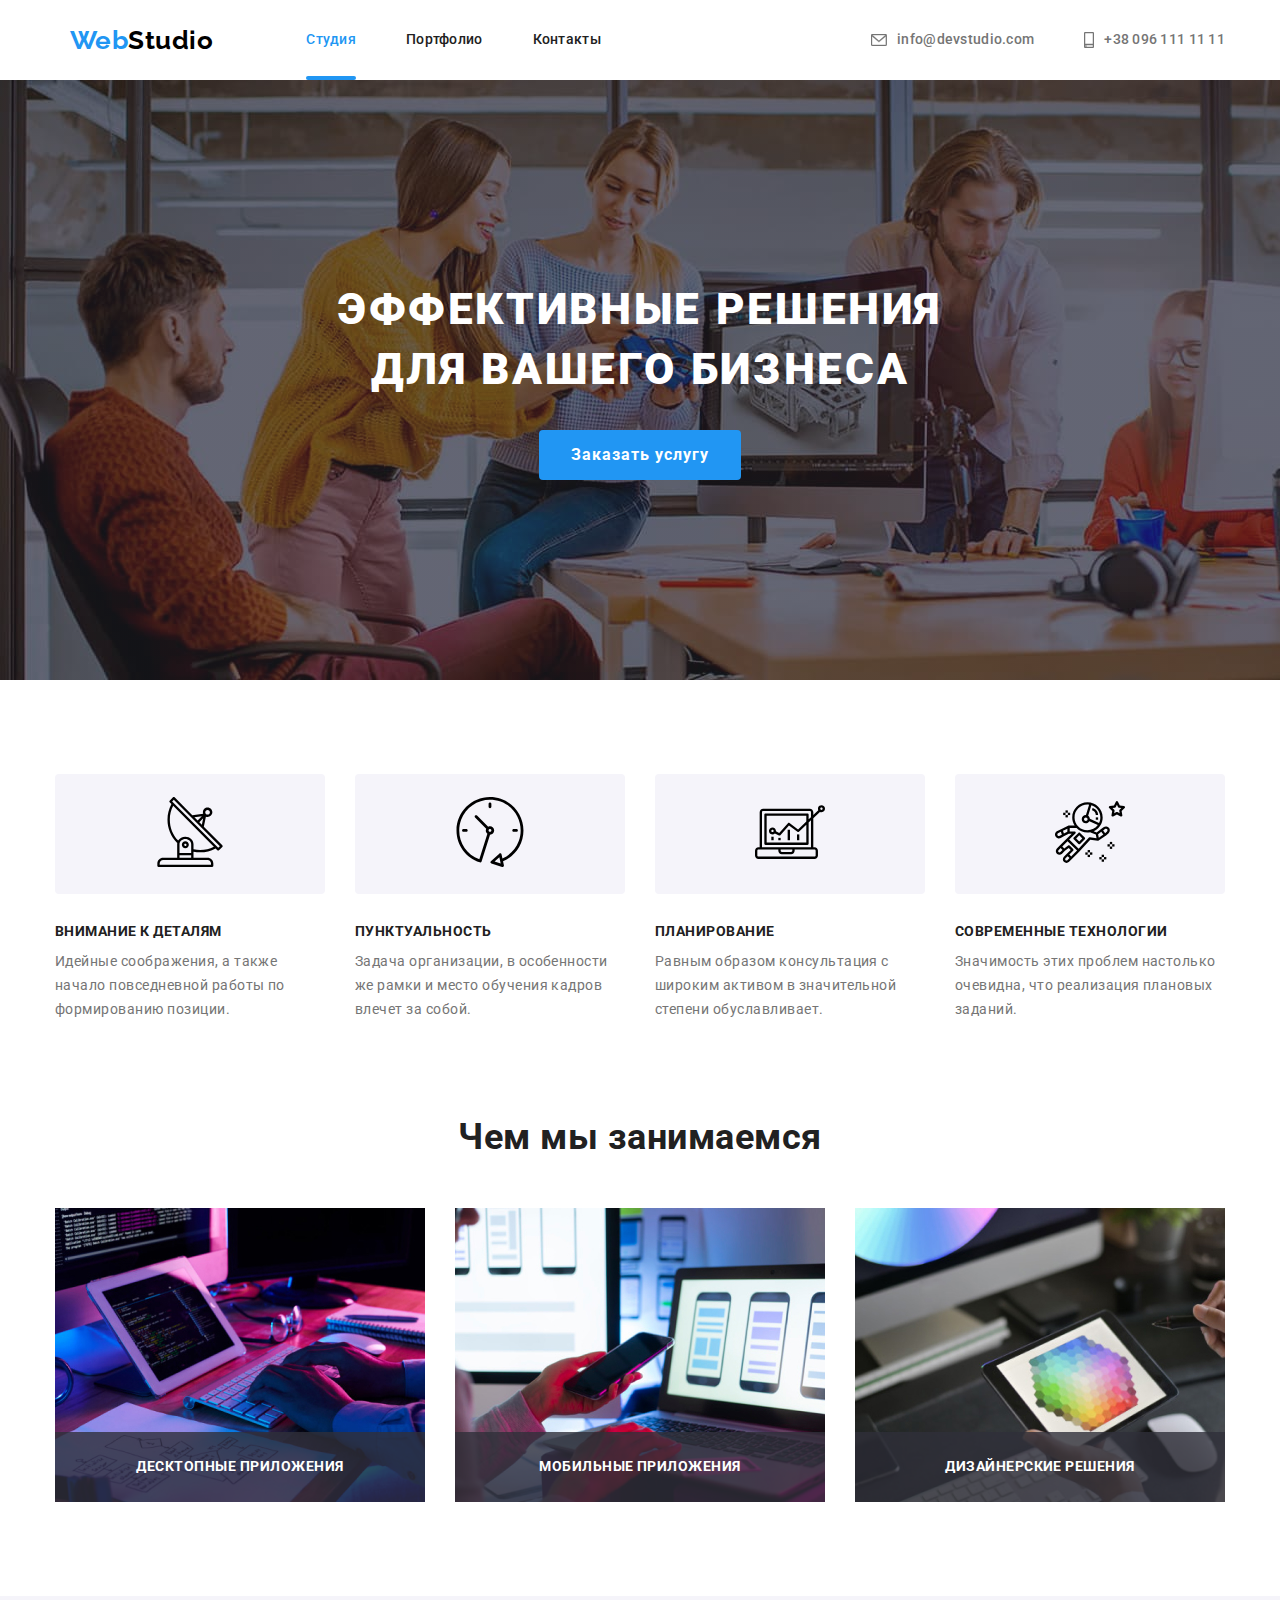
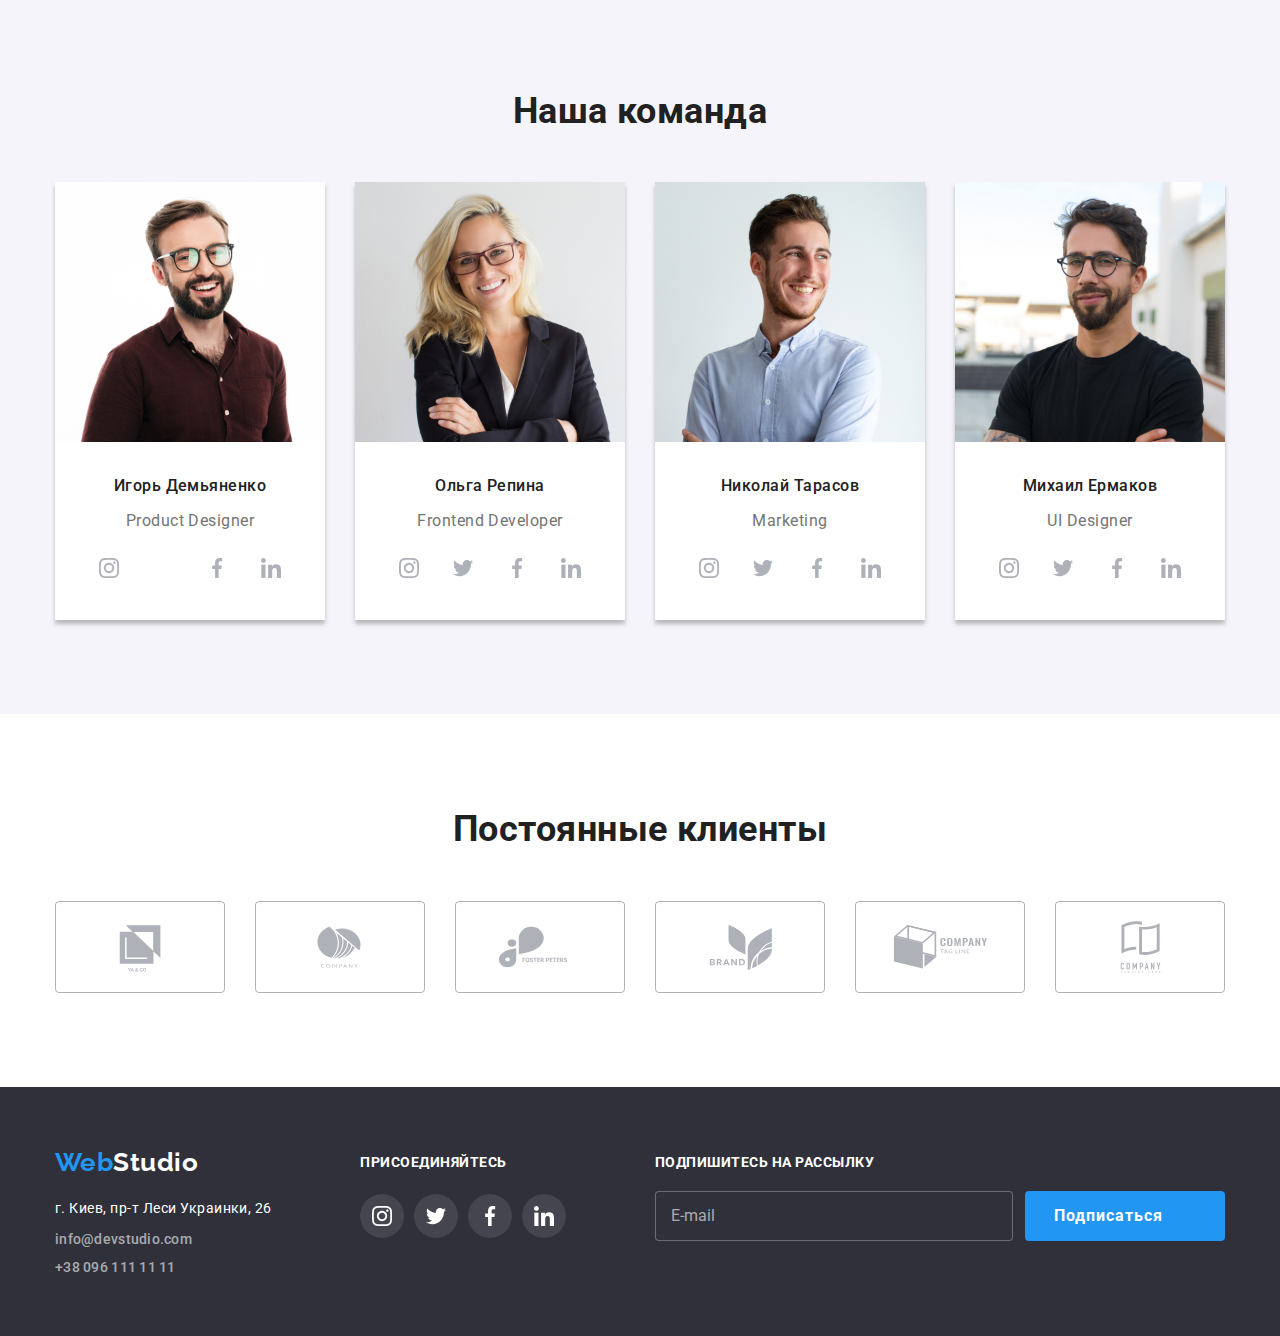
==== commit 748a5451: "commit 2" ====
--- a/index.html
+++ b/index.html
@@ -163,28 +163,28 @@
                 <li class="social-icons-item">
                   <a href="" class="social-icons-link" target="_blank" rel="noopener noreferrer">
                     <svg class="social-icons-svg">
-                      <use href="./images/icons/sprite.svg#icon-instagram-2"></use>
-                    </svg>
-                  </a>
-                </li>
-                <li class="social-icons-item">
-                  <a href="" class="social-icons-link" target="_blank" rel="noopener noreferrer">
-                    <svg class="social-icons-svg">
-                      <use href="./images/icons/sprite.svg#icon-twitte-1r"></use>
-                    </svg>
-                  </a>
-                </li>
-                <li class="social-icons-item">
-                  <a href="" class="social-icons-link" target="_blank" rel="noopener noreferrer">
-                    <svg class="social-icons-svg">
-                      <use href="./images/icons/sprite.svg#icon-facebook-1"></use>
-                    </svg>
-                  </a>
-                </li>
-                <li class="social-icons-item">
-                  <a href="" class="social-icons-link" target="_blank" rel="noopener noreferrer">
-                    <svg class="social-icons-svg">
-                      <use href="./images/icons/sprite.svg#icon-linkedin-1"></use>
+                      <use href="./image/photo-icons/sprite.svg#icon-instagram-2"></use>
+                    </svg>
+                  </a>
+                </li>
+                <li class="social-icons-item">
+                  <a href="" class="social-icons-link" target="_blank" rel="noopener noreferrer">
+                    <svg class="social-icons-svg">
+                      <use href="./image/photo-icons/sprite.svg#icon-twitte-1r"></use>
+                    </svg>
+                  </a>
+                </li>
+                <li class="social-icons-item">
+                  <a href="" class="social-icons-link" target="_blank" rel="noopener noreferrer">
+                    <svg class="social-icons-svg">
+                      <use href="./image/photo-icons/sprite.svg#icon-facebook-1"></use>
+                    </svg>
+                  </a>
+                </li>
+                <li class="social-icons-item">
+                  <a href="" class="social-icons-link" target="_blank" rel="noopener noreferrer">
+                    <svg class="social-icons-svg">
+                      <use href="./image/photo-icons/sprite.svg#icon-linkedin-1"></use>
                     </svg>
                   </a>
                 </li>
@@ -200,28 +200,28 @@
                 <li class="social-icons-item">
                   <a href="" class="social-icons-link" target="_blank" rel="noopener noreferrer">
                     <svg class="social-icons-svg">
-                      <use href="./images/icons/sprite.svg#icon-instagram-2"></use>
-                    </svg>
-                  </a>
-                </li>
-                <li class="social-icons-item">
-                  <a href="" class="social-icons-link" target="_blank" rel="noopener noreferrer">
-                    <svg class="social-icons-svg">
-                      <use href="./images/icons/sprite.svg#icon-twitter-1"></use>
-                    </svg>
-                  </a>
-                </li>
-                <li class="social-icons-item">
-                  <a href="" class="social-icons-link" target="_blank" rel="noopener noreferrer">
-                    <svg class="social-icons-svg">
-                      <use href="./images/icons/sprite.svg#icon-facebook-1"></use>
-                    </svg>
-                  </a>
-                </li>
-                <li class="social-icons-item">
-                  <a href="" class="social-icons-link" target="_blank" rel="noopener noreferrer">
-                    <svg class="social-icons-svg">
-                      <use href="./images/icons/sprite.svg#icon-linkedin-1"></use>
+                      <use href="./image/photo-icons/sprite.svg#icon-instagram-2"></use>
+                    </svg>
+                  </a>
+                </li>
+                <li class="social-icons-item">
+                  <a href="" class="social-icons-link" target="_blank" rel="noopener noreferrer">
+                    <svg class="social-icons-svg">
+                      <use href="./image/photo-icons/sprite.svg#icon-twitter-1"></use>
+                    </svg>
+                  </a>
+                </li>
+                <li class="social-icons-item">
+                  <a href="" class="social-icons-link" target="_blank" rel="noopener noreferrer">
+                    <svg class="social-icons-svg">
+                      <use href="./image/photo-icons/sprite.svg#icon-facebook-1"></use>
+                    </svg>
+                  </a>
+                </li>
+                <li class="social-icons-item">
+                  <a href="" class="social-icons-link" target="_blank" rel="noopener noreferrer">
+                    <svg class="social-icons-svg">
+                      <use href="./image/photo-icons/sprite.svg#icon-linkedin-1"></use>
                     </svg>
                   </a>
                 </li>
@@ -237,28 +237,28 @@
                 <li class="social-icons-item">
                   <a href="" class="social-icons-link" target="_blank" rel="noopener noreferrer">
                     <svg class="social-icons-svg">
-                      <use href="./images/icons/sprite.svg#icon-instagram-2"></use>
-                    </svg>
-                  </a>
-                </li>
-                <li class="social-icons-item">
-                  <a href="" class="social-icons-link" target="_blank" rel="noopener noreferrer">
-                    <svg class="social-icons-svg">
-                      <use href="./images/icons/sprite.svg#icon-twitter-1"></use>
-                    </svg>
-                  </a>
-                </li>
-                <li class="social-icons-item">
-                  <a href="" class="social-icons-link" target="_blank" rel="noopener noreferrer">
-                    <svg class="social-icons-svg">
-                      <use href="./images/icons/sprite.svg#icon-facebook-1"></use>
-                    </svg>
-                  </a>
-                </li>
-                <li class="social-icons-item">
-                  <a href="" class="social-icons-link" target="_blank" rel="noopener noreferrer">
-                    <svg class="social-icons-svg">
-                      <use href="./images/icons/sprite.svg#icon-linkedin-1"></use>
+                      <use href="./image/photo-icons/sprite.svg#icon-instagram-2"></use>
+                    </svg>
+                  </a>
+                </li>
+                <li class="social-icons-item">
+                  <a href="" class="social-icons-link" target="_blank" rel="noopener noreferrer">
+                    <svg class="social-icons-svg">
+                      <use href="./image/photo-icons/sprite.svg#icon-twitter-1"></use>
+                    </svg>
+                  </a>
+                </li>
+                <li class="social-icons-item">
+                  <a href="" class="social-icons-link" target="_blank" rel="noopener noreferrer">
+                    <svg class="social-icons-svg">
+                      <use href="./image/photo-icons/sprite.svg#icon-facebook-1"></use>
+                    </svg>
+                  </a>
+                </li>
+                <li class="social-icons-item">
+                  <a href="" class="social-icons-link" target="_blank" rel="noopener noreferrer">
+                    <svg class="social-icons-svg">
+                      <use href="./image/photo-icons/sprite.svg#icon-linkedin-1"></use>
                     </svg>
                   </a>
                 </li>
@@ -274,28 +274,28 @@
                 <li class="social-icons-item">
                   <a href="" class="social-icons-link" target="_blank" rel="noopener noreferrer">
                     <svg class="social-icons-svg">
-                      <use href="./images/icons/sprite.svg#icon-instagram-2"></use>
-                    </svg>
-                  </a>
-                </li>
-                <li class="social-icons-item">
-                  <a href="" class="social-icons-link" target="_blank" rel="noopener noreferrer">
-                    <svg class="social-icons-svg">
-                      <use href="./images/icons/sprite.svg#icon-twitter-1"></use>
-                    </svg>
-                  </a>
-                </li>
-                <li class="social-icons-item">
-                  <a href="" class="social-icons-link" target="_blank" rel="noopener noreferrer">
-                    <svg class="social-icons-svg">
-                      <use href="./images/icons/sprite.svg#icon-facebook-1"></use>
-                    </svg>
-                  </a>
-                </li>
-                <li class="social-icons-item">
-                  <a href="" class="social-icons-link" target="_blank" rel="noopener noreferrer">
-                    <svg class="social-icons-svg">
-                      <use href="./images/icons/sprite.svg#icon-linkedin-1"></use>
+                      <use href="./image/photo-icons/sprite.svg#icon-instagram-2"></use>
+                    </svg>
+                  </a>
+                </li>
+                <li class="social-icons-item">
+                  <a href="" class="social-icons-link" target="_blank" rel="noopener noreferrer">
+                    <svg class="social-icons-svg">
+                      <use href="./image/photo-icons/sprite.svg#icon-twitter-1"></use>
+                    </svg>
+                  </a>
+                </li>
+                <li class="social-icons-item">
+                  <a href="" class="social-icons-link" target="_blank" rel="noopener noreferrer">
+                    <svg class="social-icons-svg">
+                      <use href="./image/photo-icons/sprite.svg#icon-facebook-1"></use>
+                    </svg>
+                  </a>
+                </li>
+                <li class="social-icons-item">
+                  <a href="" class="social-icons-link" target="_blank" rel="noopener noreferrer">
+                    <svg class="social-icons-svg">
+                      <use href="./image/photo-icons/sprite.svg#icon-linkedin-1"></use>
                     </svg>
                   </a>
                 </li>
@@ -314,42 +314,42 @@
           <li class="our-clients-item">
             <a href="" class="our-clients-position">
               <svg class="our-clients-svg">
-                <use href="./images/icons/sprite.svg#icon-Logo-1"></use>
-              </svg>
-            </a>
-          </li>
-          <li class="our-clients-item">
-            <a href="" class="our-clients-position">
-              <svg class="our-clients-svg">
-                <use href="./images/icons/sprite.svg#icon-Logo-2"></use>
-              </svg>
-            </a>
-          </li>
-          <li class="our-clients-item">
-            <a href="" class="our-clients-position">
-              <svg class="our-clients-svg">
-                <use href="./images/icons/sprite.svg#icon-Logo-3"></use>
-              </svg>
-            </a>
-          </li>
-          <li class="our-clients-item">
-            <a href="" class="our-clients-position">
-              <svg class="our-clients-svg">
-                <use href="./images/icons/sprite.svg#icon-Logo-4"></use>
-              </svg>
-            </a>
-          </li>
-          <li class="our-clients-item">
-            <a href="" class="our-clients-position">
-              <svg class="our-clients-svg">
-                <use href="./images/icons/sprite.svg#icon-Logo-5"></use>
-              </svg>
-            </a>
-          </li>
-          <li class="our-clients-item">
-            <a href="" class="our-clients-position">
-              <svg class="our-clients-svg">
-                <use href="./images/icons/sprite.svg#icon-Logo"></use>
+                <use href="./image/photo-icons/sprite.svg#icon-Logo-1"></use>
+              </svg>
+            </a>
+          </li>
+          <li class="our-clients-item">
+            <a href="" class="our-clients-position">
+              <svg class="our-clients-svg">
+                <use href="./image/photo-icons/sprite.svg#icon-Logo-2"></use>
+              </svg>
+            </a>
+          </li>
+          <li class="our-clients-item">
+            <a href="" class="our-clients-position">
+              <svg class="our-clients-svg">
+                <use href="./image/photo-icons/sprite.svg#icon-Logo-3"></use>
+              </svg>
+            </a>
+          </li>
+          <li class="our-clients-item">
+            <a href="" class="our-clients-position">
+              <svg class="our-clients-svg">
+                <use href="./image/photo-icons/sprite.svg#icon-Logo-4"></use>
+              </svg>
+            </a>
+          </li>
+          <li class="our-clients-item">
+            <a href="" class="our-clients-position">
+              <svg class="our-clients-svg">
+                <use href="./image/photo-icons/sprite.svg#icon-Logo-5"></use>
+              </svg>
+            </a>
+          </li>
+          <li class="our-clients-item">
+            <a href="" class="our-clients-position">
+              <svg class="our-clients-svg">
+                <use href="./image/photo-icons/sprite.svg#icon-Logo"></use>
               </svg>
             </a>
           </li>
@@ -381,28 +381,28 @@
           <li class="social-icons-item">
             <a href="" class="footer-social-icons-link" target="_blank" rel="noopener noreferrer">
               <svg class="footer-social-icons-svg">
-                <use href="./images/icons/sprite.svg#icon-instagram-2"></use>
+                <use href="./image/photo-icons/sprite.svg#icon-instagram-2"></use>
               </svg>
             </a>
           </li>
           <li class="social-icons-item">
             <a href="" class="footer-social-icons-link" target="_blank" rel="noopener noreferrer">
               <svg class="footer-social-icons-svg">
-                <use href="./images/icons/sprite.svg#icon-twitter-1"></use>
+                <use href="./image/photo-icons/sprite.svg#icon-twitter-1"></use>
               </svg>
             </a>
           </li>
           <li class="social-icons-item">
             <a href="" class="footer-social-icons-link" target="_blank" rel="noopener noreferrer">
               <svg class="footer-social-icons-svg">
-                <use href="./images/icons/sprite.svg#icon-facebook-1"></use>
+                <use href="./image/photo-icons/sprite.svg#icon-facebook-1"></use>
               </svg>
             </a>
           </li>
           <li class="social-icons-item">
             <a href="" class="footer-social-icons-link" target="_blank" rel="noopener noreferrer">
               <svg class="footer-social-icons-svg">
-                <use href="./images/icons/sprite.svg#icon-linkedin-1"></use>
+                <use href="./image/photo-icons/sprite.svg#icon-linkedin-1"></use>
               </svg>
             </a>
           </li>
@@ -418,7 +418,7 @@
               <span class="button-submit-text">Подписаться</span>
               <span class="button-submit-svg">
                 <svg class="button-send-svg" width="24" height="24">
-                  <use href="./images/icons/sprite.svg#icon-icon-send"></use>
+                  <use href="./image/photo-icons/sprite.svg#icon-icon-send"></use>
                 </svg>
               </span>
             </button>
@@ -431,7 +431,7 @@
     <div class="modal">
       <button data-modal-close type="button" class="button-close">
         <svg class="button-close-svg" width="11" height="11">
-          <use href="./images/icons/sprite.svg#icon-Vector"></use>
+          <use href="./image/photo-icons/sprite.svg#icon-Vector"></use>
         </svg>
       </button>
       <form class="form" autocomplete="off">
@@ -441,21 +441,21 @@
             <label class="label" for="name">Имя</label>
             <input class="form-input" type="text" name="user-name" id="user-name" placeholder=" " />
             <svg class="form-icon-svg" width="18" height="18">
-              <use href="./images/icons/sprite.svg#icon-person-black"></use>
+              <use href="./image/photo-icons/sprite.svg#icon-person-black"></use>
             </svg>
           </div>
           <div class="form-field">
             <label class="label" for="tel">Телефон</label>
             <input class="form-input" type="tel" name="tel" id="tel" />
             <svg class="form-icon-svg" width="18" height="18">
-              <use href="./images/icons/sprite.svg#icon-phone-black"></use>
+              <use href="./image/photo-icons/sprite.svg#icon-phone-black"></use>
             </svg>
           </div>
           <div class="form-field">
             <label class="label" for="mail">Почта</label>
             <input class="form-input" type="email" name="mail" id="mail" />
             <svg class="form-icon-svg" width="18" height="18">
-              <use href="./images/icons/sprite.svg#icon-email-black"></use>
+              <use href="./image/photo-icons/sprite.svg#icon-email-black"></use>
             </svg>
           </div>
           <div class="form-field">
--- a/css/styles.css
+++ b/css/styles.css
@@ -183,7 +183,7 @@
       rgba(47, 48, 58, 0.4),
       rgba(47, 48, 58, 0.4)
     ),
-    url(../images/main-page/Img-hero.jpg);
+    url(../image/studia/Img-01.jpg);
   background-color: var(--primary-background-color);
   background-size: cover;
   text-align: center;
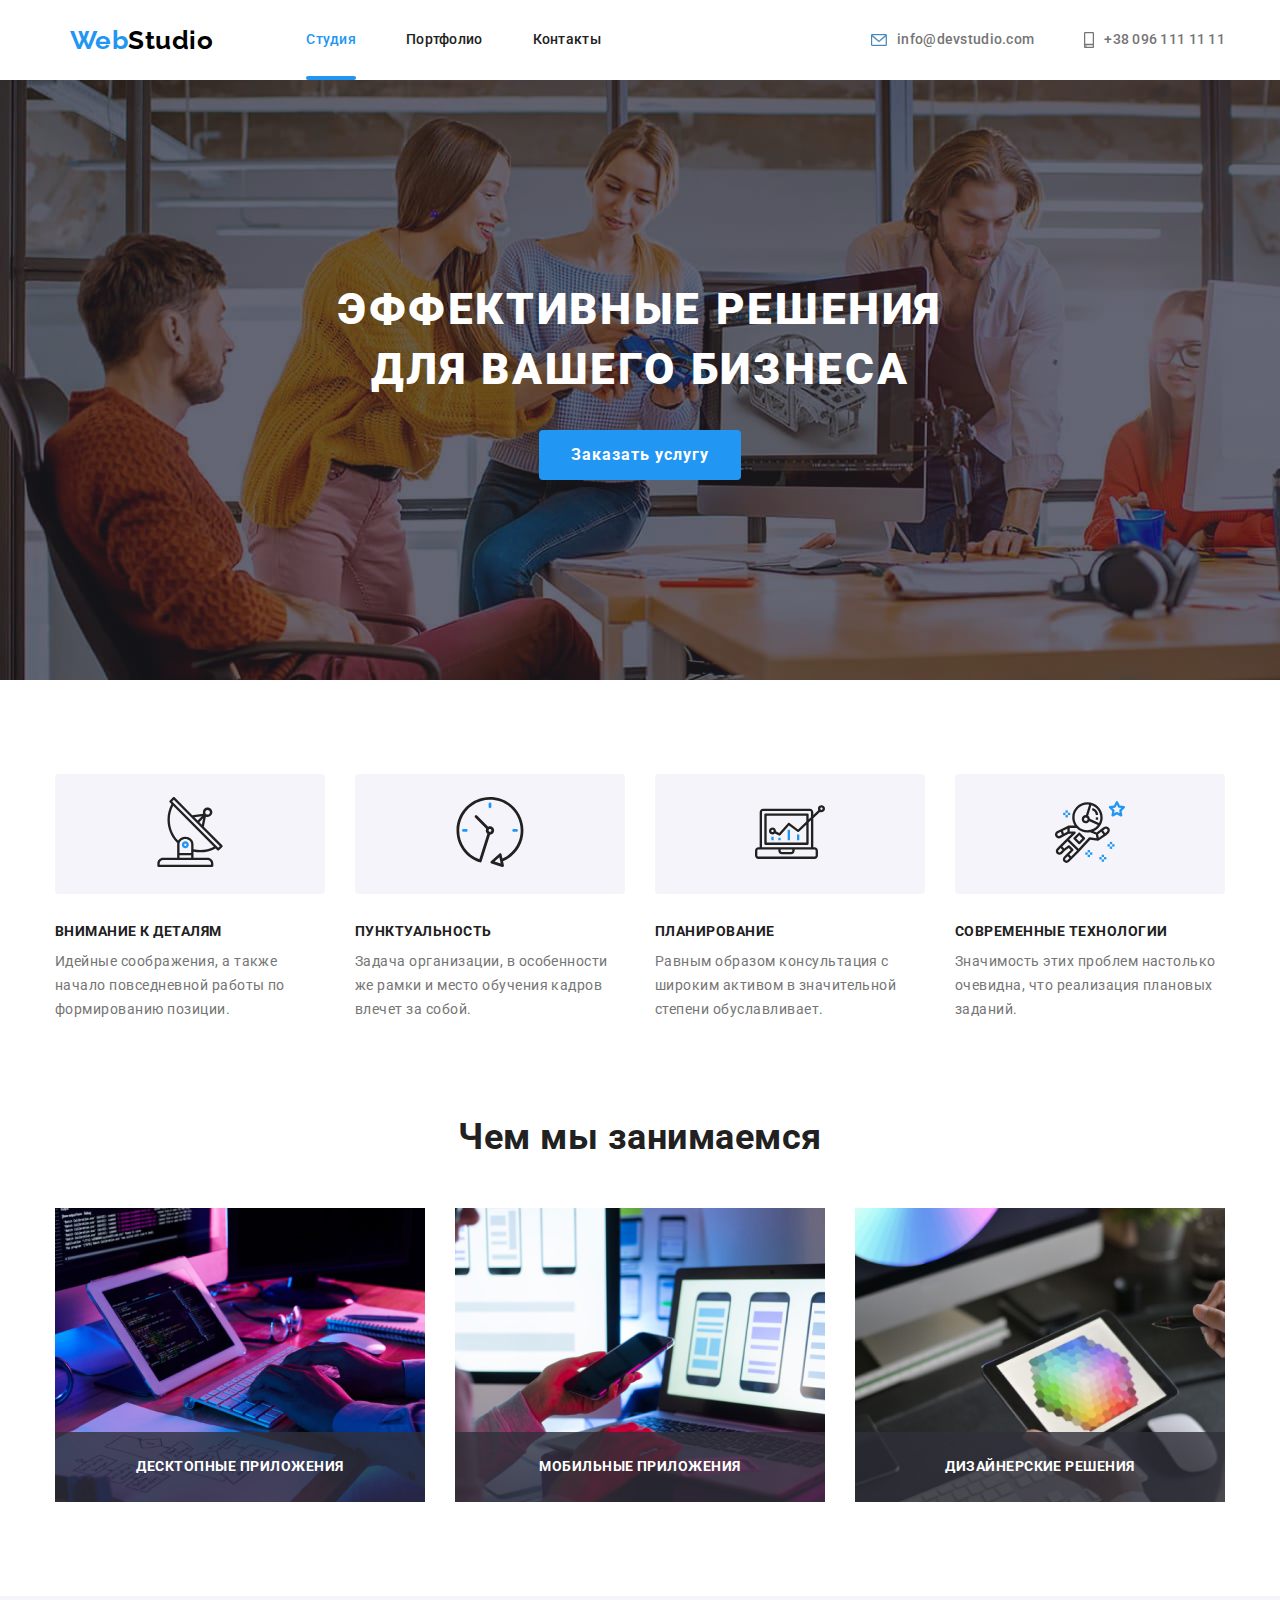
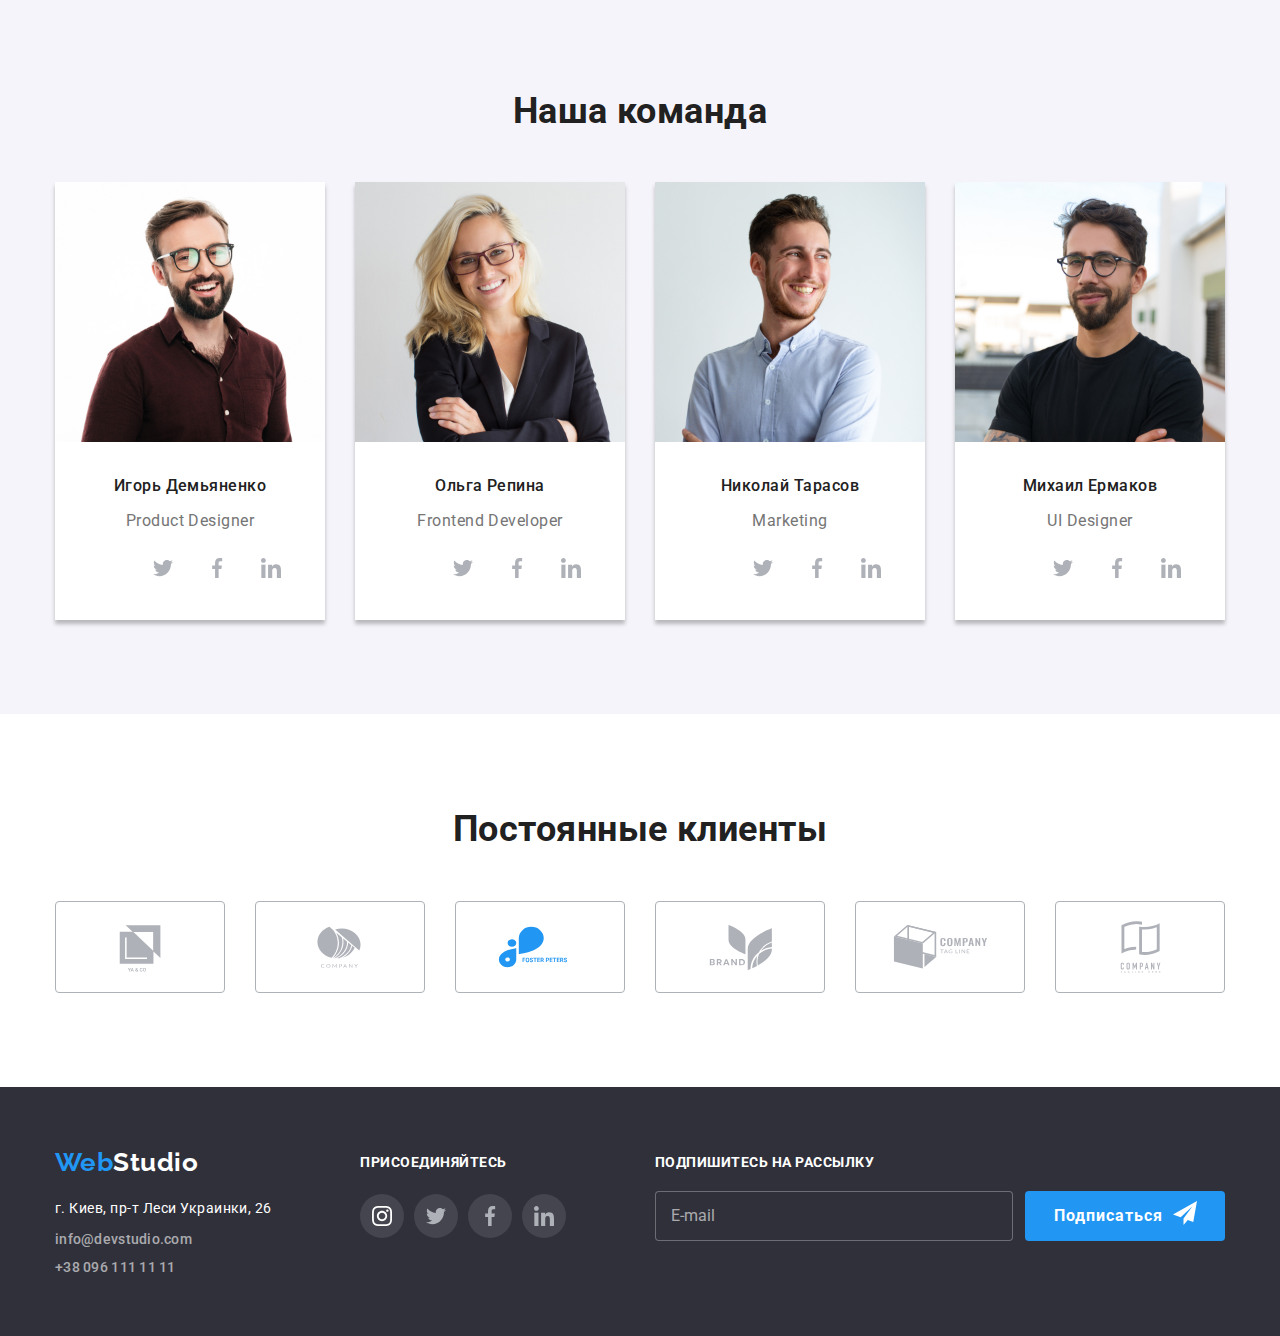
==== commit a90a94c0: "commit" ====
--- a/index.html
+++ b/index.html
@@ -33,7 +33,7 @@
           <li class="contact-info">
             <a class="address-link" href="mailto:info@devstudio.com">
               <svg class="address-icon">
-                <use href="./image/photo-icons/sprite.svg#icon-envelope-hover"></use>
+                <use href="./image/photo-icons/sprite.svg#icon-envelope"></use>
               </svg>
               info@devstudio.com</a>
           </li>
@@ -68,7 +68,7 @@
             <div class="skills-item-img">
               <a href="" class="" target="_blank" rel="noopener noreferrer">
                 <svg class="skills-item-svg" width="70" height="70">
-                  <use href="./image/photo-icons/sprite.svg#icon-antenna-1"></use>
+                  <use href="./image/photo-icons/sprite.svg#icon-antenna"></use>
                 </svg>
               </a>
             </div>
@@ -82,7 +82,7 @@
             <div class="skills-item-img">
               <a href="" class="" target="_blank" rel="noopener noreferrer">
                 <svg class="skills-item-svg" width="70" height="70">
-                  <use href="./image/photo-icons/sprite.svg#icon-clock-1"></use>
+                  <use href="./image/photo-icons/sprite.svg#icon-clock"></use>
                 </svg>
               </a>
             </div>
@@ -96,7 +96,7 @@
             <div class="skills-item-img">
               <a href="" class="" target="_blank" rel="noopener noreferrer">
                 <svg class="skills-item-svg" width="70" height="70">
-                  <use href="./image/photo-icons/sprite.svg#icon-diagram-1"></use>
+                  <use href="./image/photo-icons/sprite.svg#icon-diagram"></use>
                 </svg>
               </a>
             </div>
@@ -110,7 +110,7 @@
             <div class="skills-item-img">
               <a href="" class="" target="_blank" rel="noopener noreferrer">
                 <svg class="skills-item-svg" width="70" height="70">
-                  <use href="./image/photo-icons/sprite.svg#icon-astronaut-1"></use>
+                  <use href="./image/photo-icons/sprite.svg#icon-astronaut"></use>
                 </svg>
               </a>
             </div>
@@ -163,28 +163,28 @@
                 <li class="social-icons-item">
                   <a href="" class="social-icons-link" target="_blank" rel="noopener noreferrer">
                     <svg class="social-icons-svg">
-                      <use href="./image/photo-icons/sprite.svg#icon-instagram-2"></use>
-                    </svg>
-                  </a>
-                </li>
-                <li class="social-icons-item">
-                  <a href="" class="social-icons-link" target="_blank" rel="noopener noreferrer">
-                    <svg class="social-icons-svg">
-                      <use href="./image/photo-icons/sprite.svg#icon-twitte-1r"></use>
-                    </svg>
-                  </a>
-                </li>
-                <li class="social-icons-item">
-                  <a href="" class="social-icons-link" target="_blank" rel="noopener noreferrer">
-                    <svg class="social-icons-svg">
-                      <use href="./image/photo-icons/sprite.svg#icon-facebook-1"></use>
-                    </svg>
-                  </a>
-                </li>
-                <li class="social-icons-item">
-                  <a href="" class="social-icons-link" target="_blank" rel="noopener noreferrer">
-                    <svg class="social-icons-svg">
-                      <use href="./image/photo-icons/sprite.svg#icon-linkedin-1"></use>
+                      <use href="./image/photo-icons/sprite.svg#icon-instagram"></use>
+                    </svg>
+                  </a>
+                </li>
+                <li class="social-icons-item">
+                  <a href="" class="social-icons-link" target="_blank" rel="noopener noreferrer">
+                    <svg class="social-icons-svg">
+                      <use href="./image/photo-icons/sprite.svg#icon-twitter"></use>
+                    </svg>
+                  </a>
+                </li>
+                <li class="social-icons-item">
+                  <a href="" class="social-icons-link" target="_blank" rel="noopener noreferrer">
+                    <svg class="social-icons-svg">
+                      <use href="./image/photo-icons/sprite.svg#icon-facebook"></use>
+                    </svg>
+                  </a>
+                </li>
+                <li class="social-icons-item">
+                  <a href="" class="social-icons-link" target="_blank" rel="noopener noreferrer">
+                    <svg class="social-icons-svg">
+                      <use href="./image/photo-icons/sprite.svg#icon-linkedin"></use>
                     </svg>
                   </a>
                 </li>
@@ -200,28 +200,28 @@
                 <li class="social-icons-item">
                   <a href="" class="social-icons-link" target="_blank" rel="noopener noreferrer">
                     <svg class="social-icons-svg">
-                      <use href="./image/photo-icons/sprite.svg#icon-instagram-2"></use>
-                    </svg>
-                  </a>
-                </li>
-                <li class="social-icons-item">
-                  <a href="" class="social-icons-link" target="_blank" rel="noopener noreferrer">
-                    <svg class="social-icons-svg">
-                      <use href="./image/photo-icons/sprite.svg#icon-twitter-1"></use>
-                    </svg>
-                  </a>
-                </li>
-                <li class="social-icons-item">
-                  <a href="" class="social-icons-link" target="_blank" rel="noopener noreferrer">
-                    <svg class="social-icons-svg">
-                      <use href="./image/photo-icons/sprite.svg#icon-facebook-1"></use>
-                    </svg>
-                  </a>
-                </li>
-                <li class="social-icons-item">
-                  <a href="" class="social-icons-link" target="_blank" rel="noopener noreferrer">
-                    <svg class="social-icons-svg">
-                      <use href="./image/photo-icons/sprite.svg#icon-linkedin-1"></use>
+                      <use href="./image/photo-icons/sprite.svg#icon-instagram"></use>
+                    </svg>
+                  </a>
+                </li>
+                <li class="social-icons-item">
+                  <a href="" class="social-icons-link" target="_blank" rel="noopener noreferrer">
+                    <svg class="social-icons-svg">
+                      <use href="./image/photo-icons/sprite.svg#icon-twitter"></use>
+                    </svg>
+                  </a>
+                </li>
+                <li class="social-icons-item">
+                  <a href="" class="social-icons-link" target="_blank" rel="noopener noreferrer">
+                    <svg class="social-icons-svg">
+                      <use href="./image/photo-icons/sprite.svg#icon-facebook"></use>
+                    </svg>
+                  </a>
+                </li>
+                <li class="social-icons-item">
+                  <a href="" class="social-icons-link" target="_blank" rel="noopener noreferrer">
+                    <svg class="social-icons-svg">
+                      <use href="./image/photo-icons/sprite.svg#icon-linkedin"></use>
                     </svg>
                   </a>
                 </li>
@@ -237,28 +237,28 @@
                 <li class="social-icons-item">
                   <a href="" class="social-icons-link" target="_blank" rel="noopener noreferrer">
                     <svg class="social-icons-svg">
-                      <use href="./image/photo-icons/sprite.svg#icon-instagram-2"></use>
-                    </svg>
-                  </a>
-                </li>
-                <li class="social-icons-item">
-                  <a href="" class="social-icons-link" target="_blank" rel="noopener noreferrer">
-                    <svg class="social-icons-svg">
-                      <use href="./image/photo-icons/sprite.svg#icon-twitter-1"></use>
-                    </svg>
-                  </a>
-                </li>
-                <li class="social-icons-item">
-                  <a href="" class="social-icons-link" target="_blank" rel="noopener noreferrer">
-                    <svg class="social-icons-svg">
-                      <use href="./image/photo-icons/sprite.svg#icon-facebook-1"></use>
-                    </svg>
-                  </a>
-                </li>
-                <li class="social-icons-item">
-                  <a href="" class="social-icons-link" target="_blank" rel="noopener noreferrer">
-                    <svg class="social-icons-svg">
-                      <use href="./image/photo-icons/sprite.svg#icon-linkedin-1"></use>
+                      <use href="./image/photo-icons/sprite.svg#icon-instagram"></use>
+                    </svg>
+                  </a>
+                </li>
+                <li class="social-icons-item">
+                  <a href="" class="social-icons-link" target="_blank" rel="noopener noreferrer">
+                    <svg class="social-icons-svg">
+                      <use href="./image/photo-icons/sprite.svg#icon-twitter"></use>
+                    </svg>
+                  </a>
+                </li>
+                <li class="social-icons-item">
+                  <a href="" class="social-icons-link" target="_blank" rel="noopener noreferrer">
+                    <svg class="social-icons-svg">
+                      <use href="./image/photo-icons/sprite.svg#icon-facebook"></use>
+                    </svg>
+                  </a>
+                </li>
+                <li class="social-icons-item">
+                  <a href="" class="social-icons-link" target="_blank" rel="noopener noreferrer">
+                    <svg class="social-icons-svg">
+                      <use href="./image/photo-icons/sprite.svg#icon-linkedin"></use>
                     </svg>
                   </a>
                 </li>
@@ -274,28 +274,28 @@
                 <li class="social-icons-item">
                   <a href="" class="social-icons-link" target="_blank" rel="noopener noreferrer">
                     <svg class="social-icons-svg">
-                      <use href="./image/photo-icons/sprite.svg#icon-instagram-2"></use>
-                    </svg>
-                  </a>
-                </li>
-                <li class="social-icons-item">
-                  <a href="" class="social-icons-link" target="_blank" rel="noopener noreferrer">
-                    <svg class="social-icons-svg">
-                      <use href="./image/photo-icons/sprite.svg#icon-twitter-1"></use>
-                    </svg>
-                  </a>
-                </li>
-                <li class="social-icons-item">
-                  <a href="" class="social-icons-link" target="_blank" rel="noopener noreferrer">
-                    <svg class="social-icons-svg">
-                      <use href="./image/photo-icons/sprite.svg#icon-facebook-1"></use>
-                    </svg>
-                  </a>
-                </li>
-                <li class="social-icons-item">
-                  <a href="" class="social-icons-link" target="_blank" rel="noopener noreferrer">
-                    <svg class="social-icons-svg">
-                      <use href="./image/photo-icons/sprite.svg#icon-linkedin-1"></use>
+                      <use href="./image/photo-icons/sprite.svg#icon-instagram"></use>
+                    </svg>
+                  </a>
+                </li>
+                <li class="social-icons-item">
+                  <a href="" class="social-icons-link" target="_blank" rel="noopener noreferrer">
+                    <svg class="social-icons-svg">
+                      <use href="./image/photo-icons/sprite.svg#icon-twitter"></use>
+                    </svg>
+                  </a>
+                </li>
+                <li class="social-icons-item">
+                  <a href="" class="social-icons-link" target="_blank" rel="noopener noreferrer">
+                    <svg class="social-icons-svg">
+                      <use href="./image/photo-icons/sprite.svg#icon-facebook"></use>
+                    </svg>
+                  </a>
+                </li>
+                <li class="social-icons-item">
+                  <a href="" class="social-icons-link" target="_blank" rel="noopener noreferrer">
+                    <svg class="social-icons-svg">
+                      <use href="./image/photo-icons/sprite.svg#icon-linkedin"></use>
                     </svg>
                   </a>
                 </li>
@@ -381,28 +381,28 @@
           <li class="social-icons-item">
             <a href="" class="footer-social-icons-link" target="_blank" rel="noopener noreferrer">
               <svg class="footer-social-icons-svg">
-                <use href="./image/photo-icons/sprite.svg#icon-instagram-2"></use>
+                <use href="./image/photo-icons/sprite.svg#icon-instagram"></use>
               </svg>
             </a>
           </li>
           <li class="social-icons-item">
             <a href="" class="footer-social-icons-link" target="_blank" rel="noopener noreferrer">
               <svg class="footer-social-icons-svg">
-                <use href="./image/photo-icons/sprite.svg#icon-twitter-1"></use>
+                <use href="./image/photo-icons/sprite.svg#icon-twitter"></use>
               </svg>
             </a>
           </li>
           <li class="social-icons-item">
             <a href="" class="footer-social-icons-link" target="_blank" rel="noopener noreferrer">
               <svg class="footer-social-icons-svg">
-                <use href="./image/photo-icons/sprite.svg#icon-facebook-1"></use>
+                <use href="./image/photo-icons/sprite.svg#icon-facebook"></use>
               </svg>
             </a>
           </li>
           <li class="social-icons-item">
             <a href="" class="footer-social-icons-link" target="_blank" rel="noopener noreferrer">
               <svg class="footer-social-icons-svg">
-                <use href="./image/photo-icons/sprite.svg#icon-linkedin-1"></use>
+                <use href="./image/photo-icons/sprite.svg#icon-linkedin"></use>
               </svg>
             </a>
           </li>
@@ -441,21 +441,21 @@
             <label class="label" for="name">Имя</label>
             <input class="form-input" type="text" name="user-name" id="user-name" placeholder=" " />
             <svg class="form-icon-svg" width="18" height="18">
-              <use href="./image/photo-icons/sprite.svg#icon-person-black"></use>
+              <use href="./image/photo-icons/sprite.svg#icon-Vector"></use>
             </svg>
           </div>
           <div class="form-field">
             <label class="label" for="tel">Телефон</label>
             <input class="form-input" type="tel" name="tel" id="tel" />
             <svg class="form-icon-svg" width="18" height="18">
-              <use href="./image/photo-icons/sprite.svg#icon-phone-black"></use>
+              <use href="./image/photo-icons/sprite.svg#icon-vector-1"></use>
             </svg>
           </div>
           <div class="form-field">
             <label class="label" for="mail">Почта</label>
             <input class="form-input" type="email" name="mail" id="mail" />
             <svg class="form-icon-svg" width="18" height="18">
-              <use href="./image/photo-icons/sprite.svg#icon-email-black"></use>
+              <use href="./image/photo-icons/sprite.svg#icon-Vector-2"></use>
             </svg>
           </div>
           <div class="form-field">
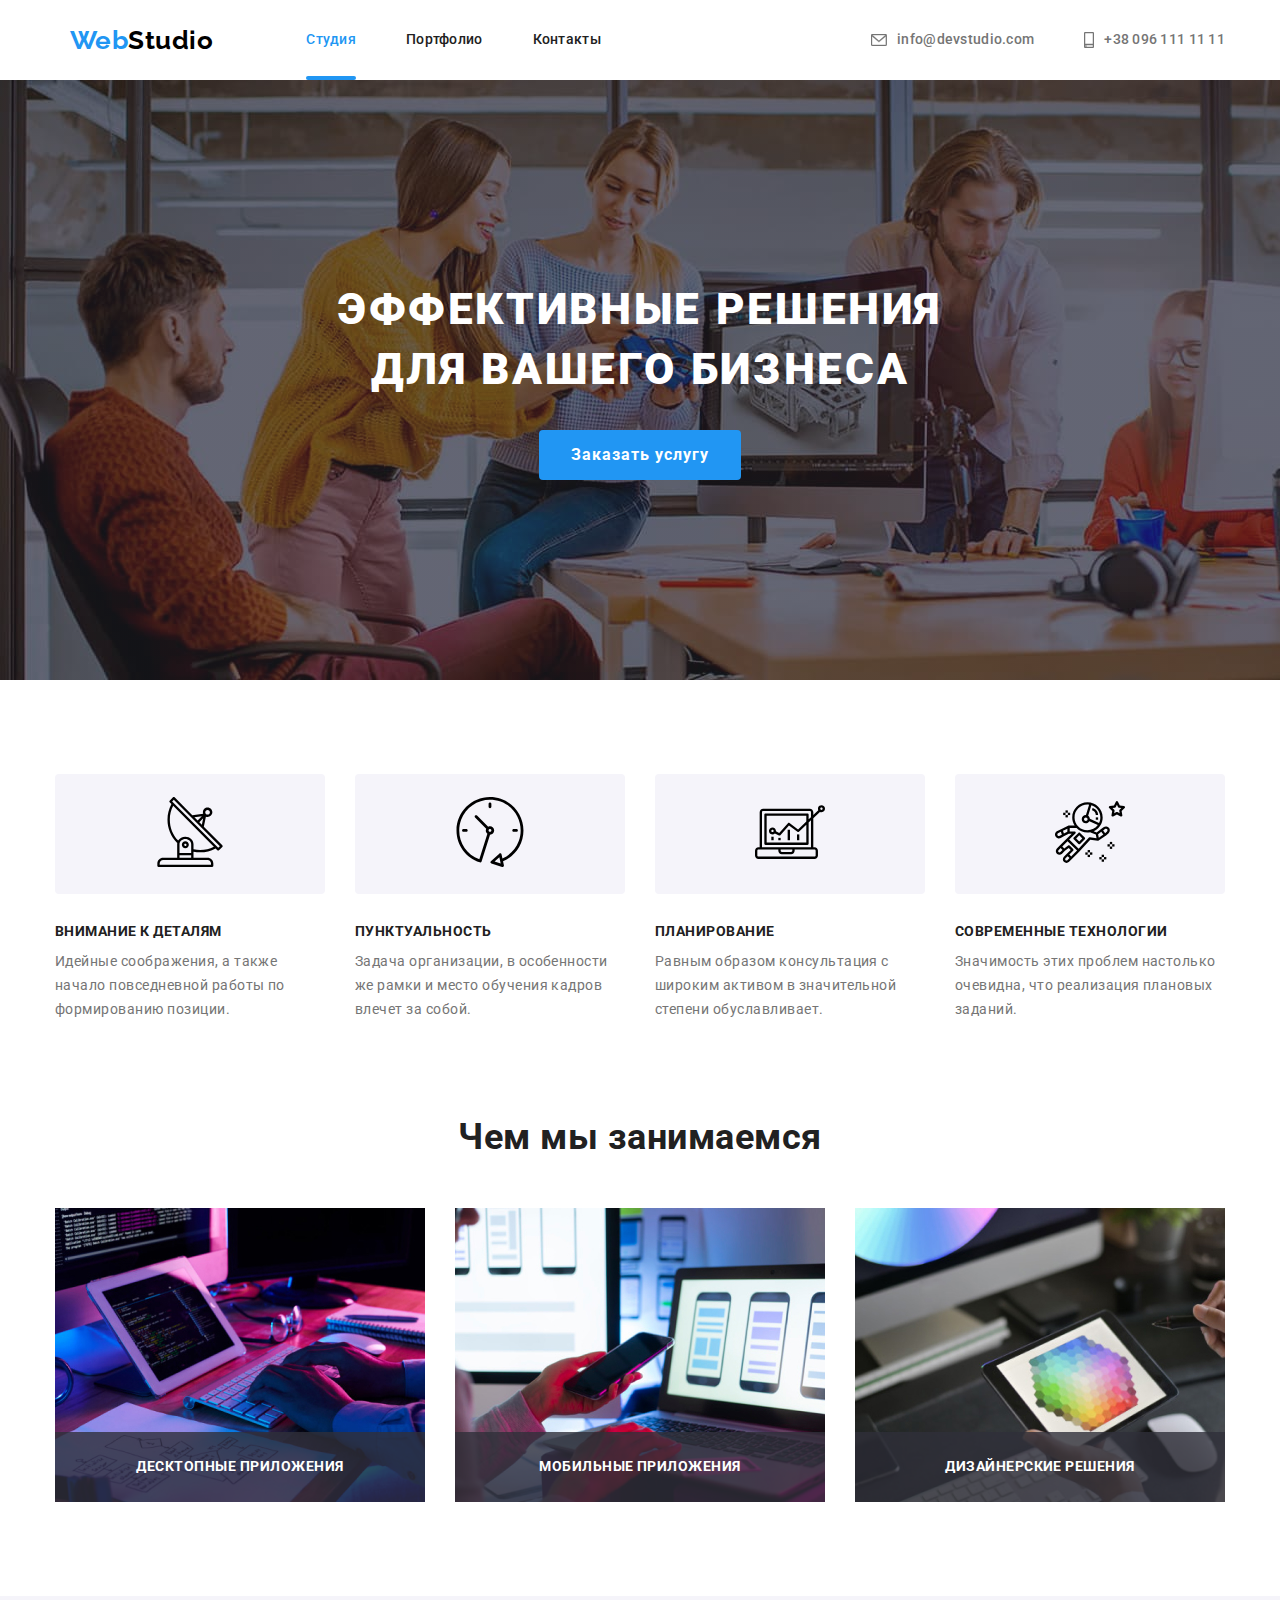
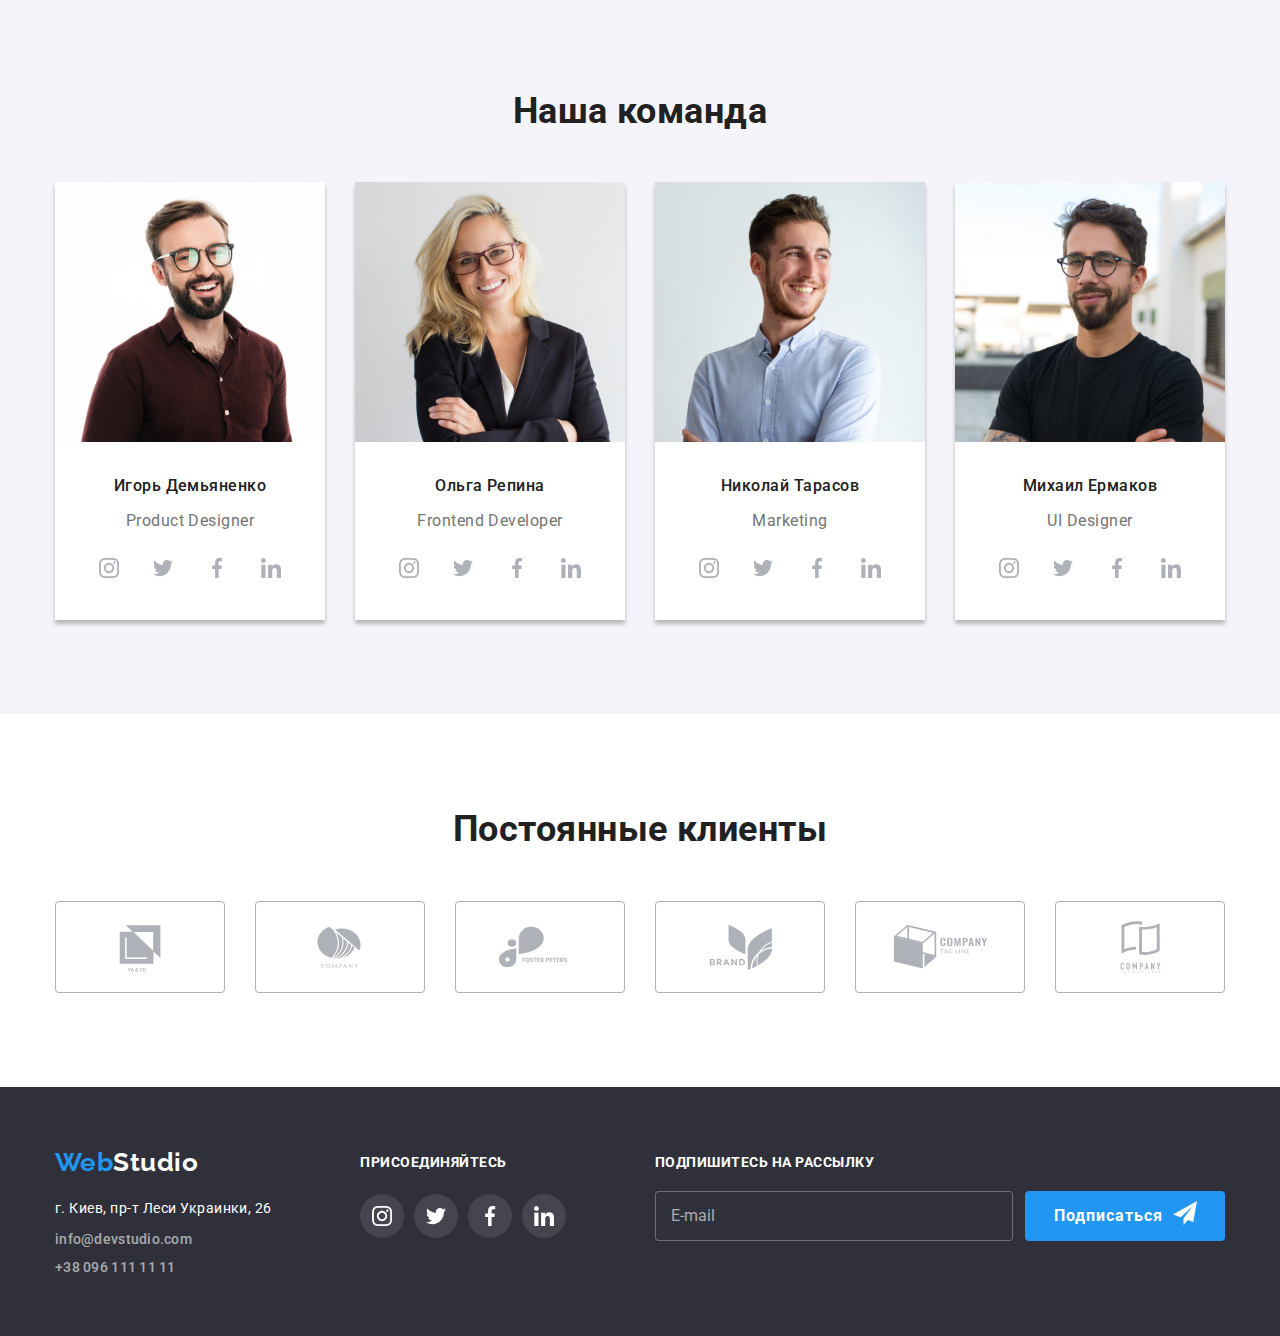
==== commit da7ddc3b: "commit 8" ====
--- a/index.html
+++ b/index.html
@@ -431,7 +431,7 @@
     <div class="modal">
       <button data-modal-close type="button" class="button-close">
         <svg class="button-close-svg" width="11" height="11">
-          <use href="./image/photo-icons/sprite.svg#icon-Vector"></use>
+          <use href="./image/photo-icons/sprite.svg#icon-vector"></use>
         </svg>
       </button>
       <form class="form" autocomplete="off">
@@ -441,21 +441,21 @@
             <label class="label" for="name">Имя</label>
             <input class="form-input" type="text" name="user-name" id="user-name" placeholder=" " />
             <svg class="form-icon-svg" width="18" height="18">
-              <use href="./image/photo-icons/sprite.svg#icon-Vector"></use>
+              <use href="./image/photo-icons/sprite.svg#icon-person-vector"></use>
             </svg>
           </div>
           <div class="form-field">
             <label class="label" for="tel">Телефон</label>
             <input class="form-input" type="tel" name="tel" id="tel" />
             <svg class="form-icon-svg" width="18" height="18">
-              <use href="./image/photo-icons/sprite.svg#icon-vector-1"></use>
+              <use href="./image/photo-icons/sprite.svg#icon-Vector-1"></use>
             </svg>
           </div>
           <div class="form-field">
             <label class="label" for="mail">Почта</label>
             <input class="form-input" type="email" name="mail" id="mail" />
             <svg class="form-icon-svg" width="18" height="18">
-              <use href="./image/photo-icons/sprite.svg#icon-Vector-2"></use>
+              <use href="./image/photo-icons/sprite.svg#icon-email-vector"></use>
             </svg>
           </div>
           <div class="form-field">
